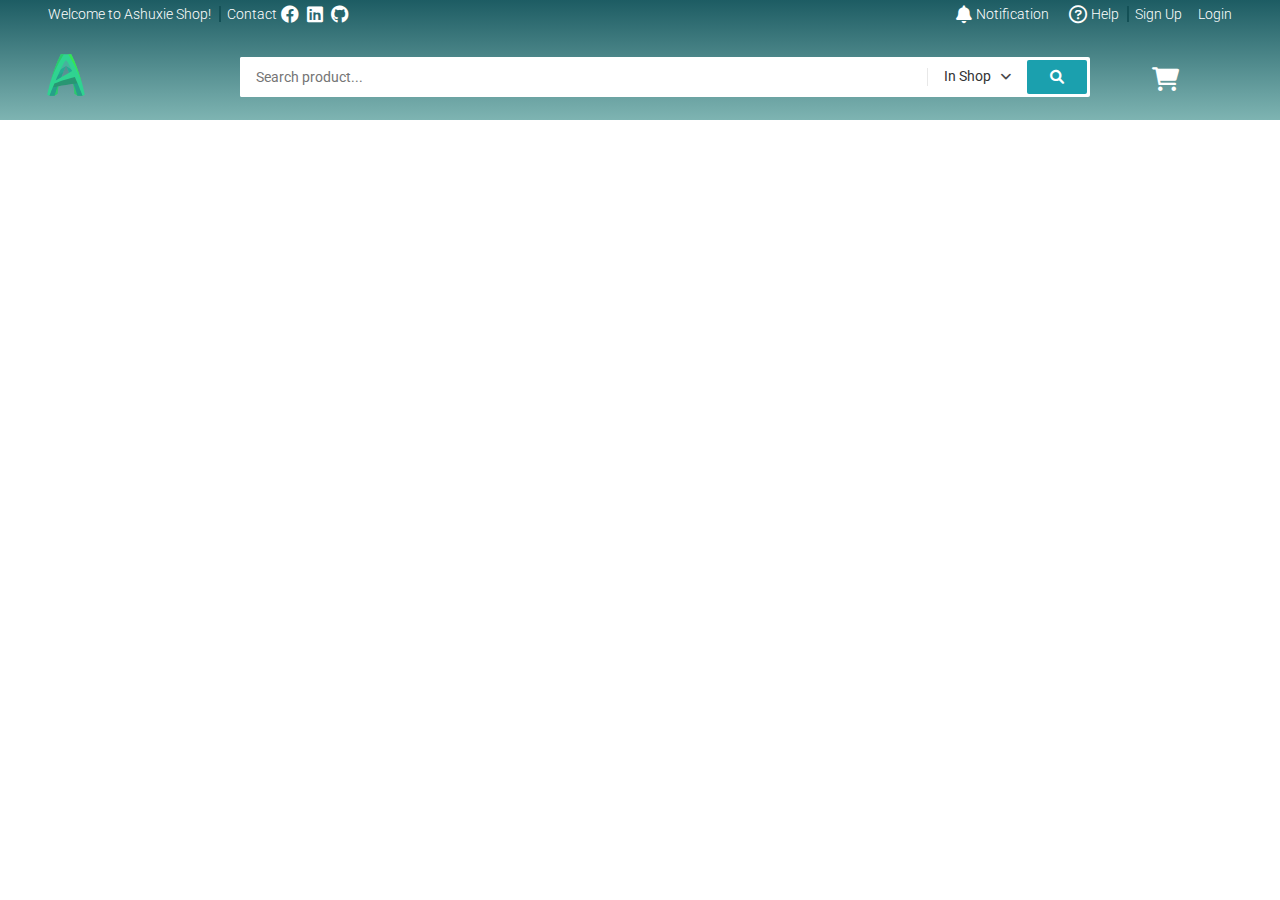
==== AshuxieShop/index.html @ c40ca6f7 "update Ashuxie shop" ====
<!DOCTYPE html>
<html lang="en">
	<head>
		<meta charset="UTF-8" />
		<meta http-equiv="X-UA-Compatible" content="IE=edge" />
		<meta name="viewport" content="width=device-width, initial-scale=1.0" />
		<title>Ashuxie Shop</title>

		<!-- Normalize css CDN -->
		<link rel="stylesheet" href="./assets/css/normalize.min.css" />

		<!-- CSS from Assets -->
		<link rel="stylesheet" href="./assets/css/base.css" />
		<link rel="stylesheet" href="./assets/css/main.css" />
		<link
			rel="stylesheet"
			href="./assets/fonts/fontawesome-free-6.1.1-web/css/all.min.css"
		/>
	</head>
	<body>
		<div class="app">
			<header class="header">
				<section class="grid">
					<nav class="header__navbar">
						<ul class="header__navbar-list">
							<li
								class="header__navbar-item header__navbar-item-has-qr header__navbar-item--separator"
							>
								Welcome to Ashuxie Shop!

								<!-- Header QR Code -->
								<div class="header__qr">
									<img
										src="./assets/img/qr-img.png"
										alt="QR Code"
										class="header__qr-img"
									/>
									<div class="header__qr-apps">
										<span>Just a demo QR code</span>
									</div>
								</div>
							</li>
							<li class="header__navbar-item">
								<span class="header__navbar-title--no-pointer"
									>Contact</span
								>
								<a
									href="https://www.facebook.com/quach.minh.9216/"
									target="_blank"
									class="header__navbar-icon-link"
									><i
										class="header__navbar-icon fab fa-facebook"
									></i
								></a>
								<a
									href="https://www.linkedin.com/in/hoang-minh-quach/"
									target="_blank"
									class="header__navbar-icon-link"
									><i
										class="header__navbar-icon fab fa-linkedin"
									></i
								></a>
								<a
									href="https://github.com/minhquach8"
									target="_blank"
									class="header__navbar-icon-link"
									><i
										class="header__navbar-icon fab fa-github"
									></i
								></a>
							</li>
						</ul>
						<!-- End of left list on nav -->

						<ul class="header__navbar-list">
							<li class="header__navbar-item header__navbar-item-has-notify">
								<a href="" class="header__navbar-item-link">
									<i
										class="header__navbar-icon fas fa-bell"
									></i>
									Notification
								</a>

								<!-- Notification popup -->
								<div class="header__notify">
									<header class="header__notify-header">
										<h3>Latest notifications</h3>
									</header>
                                    <ul class="header__notify-list">
                                        <li class="header__notify-item header__notify-item--notviewed">
                                            <a href=""" class="header__notify-link">
                                                <img class="header__notify-img" src="https://cdn.shopify.com/s/files/1/0059/0630/1017/t/5/assets/keychronq2custommechanicalkeyboardblue2-1638160245416.png?v=1638160247" alt="">
                                                <div class="header__notify-info">
                                                    <span class="header__notify-name">Keychron Q2</span>
                                                    <span class="header__notify-description">The Q2 is a fully customizable mechanical keyboard with a compact layout that pushes your typing experience to the next level.</span>
                                                </div>
                                            </a>
                                        </li>
                                        <!-- end of a noti-item -->
                                        <li class="header__notify-item">
                                            <a href=""" class="header__notify-link">
                                                <img class="header__notify-img" src="https://en.akkogear.com/wp-content/uploads/2022/04/Black-Cyan-3098B1.jpg" alt="">
                                                <div class="header__notify-info">
                                                    <span class="header__notify-name">Black&Cyan 3098B</span>
                                                    <span class="header__notify-description">Beken Multi-modes Chip with BT5.0/2.4Ghz/Type-C All-in-One</span>
                                                </div>
                                            </a>
                                        </li>
                                        <!-- end of a noti-item -->
                                        <li class="header__notify-item">
                                            <a href=""" class="header__notify-link">
                                                <img class="header__notify-img" src="https://en.akkogear.com/wp-content/uploads/2022/03/Doraemon-Rainbow-3098B.jpg" alt="">
                                                <div class="header__notify-info">
                                                    <span class="header__notify-name">Doraemon Rainbow 3098B</span>
                                                    <span class="header__notify-description">Beken Multi-modes Chip with BT5.0/2.4Ghz/Type-C All-in-One</span>
                                                </div>
                                            </a>
                                        </li>
                                        <!-- end of a noti-item -->
                                    </ul>
                                    <footer class="header__notify-footer">
                                        <a href="" class="header__notify-footer-btn">See all</a>
                                    </footer>
								</div>
								<!-- end of notification popup -->
							</li>
							<li class="header__navbar-item">
								<a
									href=""
									class="header__navbar-item-link header__navbar-item--separator"
								>
									<i
										class="header__navbar-icon far fa-question-circle"
									></i>
									Help</a
								>
							</li>
							<li
								class="header__navbar-item header__navbar-item--strong"
							>
								Sign Up
							</li>
							<li
								class="header__navbar-item header__navbar-item--strong"
							>
								Login
							</li>
						</ul>
						<!-- End of right list on nav -->
					</nav>

                    <!-- Header search-->
                    <div class="header-with-search">
                        <div class="header__logo">
                            <img src="./assets/img/logo-50.svg" alt="">
                        </div>

                        <div class="header__search">
                            <div class="header__search-input-wrap">

                                <input type="text" class="header__search-input" placeholder="Search product...">

                                <!-- Search history -->
                                <div class="header__search-history">
                                    <h3 class="header__search-history-heading">Search History</h3>
                                    <ul class="header__search-history-list">
                                        <li class="header__search-history-item">
                                            <a href="">Keychron Q8</a>
                                        </li>
                                        <li class="header__search-history-item">
                                            <a href="">Filco Majestic</a>
                                        </li>
                                    </ul>
                                </div>
                            </div>
                            <div class="header__search-select">
                                <span class="header__search-select-label">In Shop</span>
                                <i class="header__search-select-icon fas fa-angle-down"></i>

                                <ul class="header__search-option">
                                    <li class="header__search-option-item header__search-option-item--active">
                                        <span>In Shop</span>
                                        <i class="fas fa-check"></i>
                                    </li>
                                    <li class="header__search-option-item">
                                        <span>Outside of Shop</span>
                                        <i class="fas fa-check"></i>
                                    </li>

                                </ul>
                            </div>
                            <button class="header__search-btn">
                                <i class="header__search-btn-icon fas fa-search"></i>
                            </button>
                        </div>

                        <div class="header__cart">
                            <i class="header__cart-icon fas fa-shopping-cart"></i>
                        </div>
                    </div>
                    <!-- End of Header search-->
				</section>
			</header>
			<div class="container"></div>
			<footer class="footer"></footer>
		</div>

        <!-- MODAL  -->
        <!-- <div class="modal">
            <div class="modal__body"> -->
                <!-- Register form -->
                <!-- <div class="auth-form">

                    <div class="auth-form__container">
                        <div class="auth-form__header">
                            <h3 class="auth-form__heading">Sign Up</h3>
                            <span class="auth-form__switch-btn">Login</span>
                        </div>
                        <div class="auth-form__form">
                            <div class="auth-form__group">
                                <input class="auth-form__input" type="email" placeholder="Your email">
                            </div>
                            <div class="auth-form__group">
                                <input class="auth-form__input" type="password" placeholder="Your password">
                            </div>
                            <div class="auth-form__group">
                                <input class="auth-form__input" type="password" placeholder="Your password again">
                            </div>
                        </div>
                        <div class="auth-form__aside">
                            <p class="auth-form__policy-text">
                                I accept the
                                <a href="" class="auth-form__text-link">Terms of Use</a> &
                                <a href="" class="auth-form__text-link">Privacy Policy</a>.
                            </p>
                        </div>
                        <div class="auth-form__controls">
                            <button class="btn auth-form__controls-margin btn--normal">RETURN</button>
                            <button class="btn btn--primary">SIGN UP</button>
                        </div>
                    </div>

                    <div class="auth-form__socials">
                        <a href="" class="auth-form__socials-facebook auth-form__socials-icon btn btn--size-s btn--with-icon">
                            <i class="fab fa-facebook-square"></i>
                            <span class="auth-form__socials-title">Login with Facebook</span>
                        </a>
                        <a href="" class="auth-form__socials-google auth-form__socials-icon btn btn--size-s btn--with-icon">
                            <i class="fab fa-google"></i>
                            <span class="auth-form__socials-title">Login with Google</span>
                        </a>
                    </div>
                </div> -->
                <!-- Login form -->
                <!-- <div class="auth-form">

                    <div class="auth-form__container">
                        <div class="auth-form__header">
                            <h3 class="auth-form__heading">Login</h3>
                            <span class="auth-form__switch-btn">Sign Up</span>
                        </div>
                        <div class="auth-form__form">
                            <div class="auth-form__group">
                                <input class="auth-form__input" type="email" placeholder="Your email">
                            </div>
                            <div class="auth-form__group">
                                <input class="auth-form__input" type="password" placeholder="Your password">
                            </div>
                        </div>
                        <div class="auth-form__aside">
                            <div class="auth-form__help">
                                <a href="" class="auth-form__help-link auth-form__help-forgot">Forgot password</a>
                                <span class="auth-form__help-separator"></span>
                                <a href="" class="auth-form__help-link">Need helps?</a>
                            </div>
                        </div>
                        <div class="auth-form__controls">
                            <button class="btn auth-form__controls-margin btn--normal">RETURN</button>
                            <button class="btn btn--primary">LOGIN</button>
                        </div>
                    </div>

                    <div class="auth-form__socials">
                        <a href="" class="auth-form__socials-facebook auth-form__socials-icon btn btn--size-s btn--with-icon">
                            <i class="fab fa-facebook-square"></i>
                            <span class="auth-form__socials-title">Login with Facebook</span>
                        </a>
                        <a href="" class="auth-form__socials-google auth-form__socials-icon btn btn--size-s btn--with-icon">
                            <i class="fab fa-google"></i>
                            <span class="auth-form__socials-title">Login with Google</span>
                        </a>
                    </div>
                </div> -->
            <!-- </div>
            <div class="modal__overlay"></div>
        </div> -->
        <!-- end of Modal -->
	</body>
</html>
---- AshuxieShop/assets/css/base.css ----
@import url("https://fonts.googleapis.com/css2?family=Roboto:wght@300;400;500;700&display=swap");

:root {
	--primary-color: #1ba0ae;
	--white-color: #fff;
	--black-color: #000;
	--text-color: #333;
	--border-color: #dbdbdb;

	--header-height: 120px;
	--navbar-height: 34px;
	--header-with-search-height: calc(
		var(--header-height) - var(--navbar-height)
	);
}

* {
	box-sizing: inherit;
}

html {
	/* Trick to set font-size: 10px in % */
	font-size: 62.5%;
	line-height: 1.6rem;
	font-family: "Roboto", sans-serif;
	box-sizing: border-box;
}

.grid {
	width: 1200px;
	max-width: 100%;
	margin: 0 auto;
}

.grid__full-width {
	width: 100%;
}

.grid__row {
	display: flex;
	flex-wrap: wrap;
}

/* ---------------------- Animation --------------------- */
@keyframes fadeIn {
	0% {
		opacity: 0;
	}
	100% {
		opacity: 1;
	}
}

@keyframes growth {
	from {
		transform: scale(var(--growth-from));
	}
	to {
		transform: scale(var(--growth-to));
	}
}

/* ------------------------ MODAL ----------------------- */
.modal {
	position: fixed;
	top: 0;
	right: 0;
	bottom: 0;
	left: 0;
	display: flex;
	animation: fadeIn linear 0.2s;
}

.modal__overlay {
	position: absolute;
	width: 100%;
	height: 100%;
	background-color: rgba(0, 0, 0, 0.4);
}

.modal__body {
	--growth-from: 0.7;
	--growth-to: 1;
	position: relative;
	font-size: 1.4rem;
	margin: auto;
	z-index: 1;
	animation: growth linear 0.1s;
}

/* -------------------- Button style -------------------- */
.btn {
	min-width: 160px;
	height: 34px;
	border: none;
	border-radius: 2px;
	outline: none;
	font-size: 1.5rem;
	padding: 0 12px;
	text-decoration: none;
	color: var(--text-color);
	background-color: var(--white-color);
	cursor: pointer;
	display: flex;
	align-items: center;
	justify-content: center;
	line-height: 1.6rem;
}

.btn.btn--normal:hover {
	background-color: rgba(0, 0, 0, 0.04);
}

.btn.btn--size-s {
	height: 30px;
	padding: 0 8px;
	font-size: 1.4rem;
}

.btn.btn--primary {
	color: var(--white-color);
	background-color: var(--primary-color);
}

.btn.btn--disabled {
	color: #949494;
	cursor: default;
	background-color: #c3c3c3;
}
---- AshuxieShop/assets/css/main.css ----
/* ----------------------- NAVBAR ----------------------- */
.header {
	height: var(--header-height);
	background-image: linear-gradient(0, #7eb4b2, #1d5c63);
}

.header__navbar {
	display: flex;
	justify-content: space-between;
	height: var(--navbar-height);
}

.header__navbar-list {
	list-style: none;
	padding-left: 0;
	margin-top: 4px;
	display: flex;
	align-items: center;
}

.header__navbar-item {
	margin: 0 8px;
	position: relative;
	min-height: 26px;
}

.header__navbar-item-has-qr:hover .header__qr {
	display: block;
}

.header__navbar-item-has-notify:hover .header__notify {
	display: block;
}

.header__navbar-item,
.header__navbar-item-link {
	display: inline-block;
	font-size: 1.4rem;
	color: var(--white-color);
	text-decoration: none;
	font-weight: 300;
}

.header__navbar-item,
.header__navbar-item-link,
.header__navbar-icon-link {
	display: inline-flex;
	align-items: center;
}

.header__navbar-item:hover,
.header__navbar-item-link:hover,
.header__navbar-icon-link:hover {
	cursor: pointer;
	color: rgba(255, 255, 255, 0.7);
}

.header__navbar-item--strong {
	font-weight: 500px;
}

.header__navbar-item--separator::after {
	content: "";
	display: block;
	position: absolute;
	border-left: 2px solid #135056;
	height: 16px;
	right: -10px;
	top: 50%;
	transform: translateY(-50%);
	cursor: default;
}

.header__navbar-icon-link {
	color: var(--white-color);
	text-decoration: none;
}

.header__navbar-icon {
	font-size: 1.8rem;
	margin: 0 4px;
}

.header__navbar-title--no-pointer {
	cursor: default;
	color: var(--white-color);
}

/*** QR Code ***/
.header__qr {
	width: 150px;
	background-color: var(--white-color);
	position: absolute;
	top: 118%;
	padding: 8px 8px 0 8px;
	border-radius: 2px;
	display: none;
	animation: fadeIn ease-in 0.3s;
}

.header__qr::before {
	position: absolute;
	width: 100%;
	height: 20px;
	content: "";
	display: block;
	left: 0;
	top: -16px;
}

.header__qr-img {
	width: 100%;
	margin-bottom: 7px;
}

.header__qr-apps {
	color: var(--text-color);
	cursor: default;
}

/*** Notification ***/
.header__notify {
	position: absolute;
	top: 118%;
	right: 0;
	width: 404px;
	background-color: var(--white-color);
	border: 1px solid #d3d3d3;
	border-radius: 2px;
	cursor: default;
	animation: headerNotifyGrowth ease-in 0.2s;
	will-change: opacity, transform;
	transform-origin: calc(100% - 20px) top;
	display: none;
	z-index: 999;
}

.header__notify::before {
	content: "";
	border-style: solid;
	border-width: 20px 30px;
	border-color: transparent transparent var(--white-color) transparent;
	position: absolute;
	top: -28px;
	right: 8px;
}

.header__notify::after {
	content: "";
	display: block;
	position: absolute;
	right: 0;
	top: -10px;
	width: 90px;
	height: 12px;
}

@keyframes headerNotifyGrowth {
	from {
		opacity: 0;
		transform: scale(0);
	}
	to {
		opacity: 1;
		transform: scale(1);
	}
}

.header__notify-header {
	height: 40px;
	background-color: var(--white-color);
}

.header__notify-header h3 {
	margin: 0 0 0 12px;
	color: #666;
	font-weight: 400;
	font-size: 1.4rem;
	text-transform: capitalize;
	line-height: 40px;
}

.header__notify-list {
	padding-left: 0;
}

.header__notify-item {
	display: flex;
}

.header__notify-item:hover {
	background-color: #f5f5f5;
}

.header__notify-link {
	display: flex;
	text-decoration: none;
	color: var(--text-color);
	border-bottom: 1px solid rgba(0, 0, 0, 0.1);
}

.header__notify-item--notviewed {
	background-color: rgba(29, 92, 99, 0.2);
}

.header__notify-img {
	width: 22%;
	object-fit: contain;
	padding: 0.5rem 1.2rem 1.2rem 1.2rem;
	align-self: flex-start;
}

.header__notify-info {
	margin-left: 12px;
	margin-right: 20px;
	align-self: center;
}

.header__notify-name {
	display: block;
	margin-bottom: 4px;
	font-size: 1.4rem;
	font-weight: 500;
	color: var(--black-color);
	line-height: 1.8rem;
}

.header__notify-description {
	display: block;
	font-size: 1.2rem;
	color: #756f6e;
}

.header__notify-footer-btn {
	text-decoration: none;
	color: var(--text-color);
	display: block;
	padding: 10px 16px;
	font-size: 1.4rem;
	font-weight: 400;
	width: 100%;
	text-align: center;
}

/*** Authen modal ***/
.auth-form {
	width: 500px;
	border-radius: 5px;
	background-color: var(--white-color);
	overflow: hidden;
}

.auth-form__container {
	padding: 0 32px;
}

.auth-form__header {
	display: flex;
	align-items: center;
	justify-content: space-between;
	padding: 12px 12px 0;
}

.auth-form__heading {
	font-size: 2.2rem;
	font-weight: 400;
	color: var(--text-color);
}

.auth-form__switch-btn {
	font-size: 1.8rem;
	font-weight: 500;
	color: var(--primary-color);
	cursor: pointer;
}

.auth-form__input {
	width: 100%;
	height: 40px;
	margin-top: 16px;
	padding: 0 12px;
	font-size: 1.3rem;
	border: 1px solid var(--border-color);
	border-radius: 2px;
	outline: none;
}

.auth-form__input:focus {
	border-color: #888;
}

.auth-form__aside {
	margin-top: 20px;
	text-align: center;
	line-height: 1.8rem;
	padding: 0 12px;
}

.auth-form__text-link {
	color: var(--primary-color);
	text-decoration: none;
}

.auth-form__controls {
	margin-top: 80px;
	display: flex;
	justify-content: flex-end;
}

.auth-form__controls-margin {
	margin-right: 8px;
}

.auth-form__socials {
	display: flex;
	justify-content: space-between;
	background-color: #f5f5f5;
	padding: 14px 36px;
	margin-top: 20px;
}

.auth-form__socials-icon {
	font-size: 1.8rem;
}

.auth-form__socials-facebook {
	color: var(--white-color);
	background-color: #3a5a98;
}

.auth-form__socials-facebook .auth-form__socials-icon {
	color: var(--white-color);
}

.fa-google {
	background: conic-gradient(
			from -45deg,
			#ea4335 110deg,
			#4285f4 90deg 180deg,
			#34a853 180deg 270deg,
			#fbbc05 270deg
		)
		73% 55%/150% 150% no-repeat;
	-webkit-background-clip: text;
	background-clip: text;
	color: transparent;
	-webkit-text-fill-color: transparent;
}

.auth-form__socials-google {
	color: #666;
	background-color: var(--white-color);
}

.auth-form__socials-title {
	margin: 0 28px;
}

.auth-form__help {
	display: flex;
	justify-content: flex-end;
}

.auth-form__help-link {
	text-decoration: none;
	font-size: 1.4rem;
	color: #939393;
}

.auth-form__help-separator {
	display: block;
	height: 20px;
	margin: 0 16px;
	border-left: 1px solid #eaeaea;
}

.auth-form__help-forgot {
	color: var(--primary-color);
}

/*** Header with search ***/
.header-with-search {
	height: var(--header-with-search-height);
	display: flex;
	align-items: center;
}

.header__logo {
	width: 200px;
}

.header__logo-img {
	width: 150px;
}

.header__search {
	display: flex;
	flex: 1;
	height: 40px;
	border-radius: 2px;
	background-color: var(--white-color);
	align-items: center;
}

.header__cart {
	width: 150px;
	text-align: center;
}

.header__cart-icon {
	font-size: 2.4rem;
	color: var(--white-color);
	margin-top: 6px;
}

.header__search-input-wrap {
	flex: 1;
	height: 100%;
	position: relative;
}

.header__search-input {
	width: 100%;
	height: 100%;
	border: none;
	outline: none;
	font-size: 1.4rem;
	color: var(--text-color);
	padding: 0 16px;
	border-radius: 2px;
}

.header__search-select {
	border-left: 1px solid #e8e8e8;
	padding-left: 16px;
	position: relative;
	cursor: pointer;
}

.header__search-select-label {
	font-size: 1.4rem;
	color: var(--text-color);
}

.header__search-select-icon {
	font-size: 1.3rem;
	color: #4a4a4a;
	margin: 0 16px 0 8px;
}

.header__search-btn {
	background-color: var(--primary-color);
	border: none;
	height: 34px;
	width: 60px;
	outline: none;
	border-radius: 2px;
	margin-right: 3px;
}

.header__search-btn:hover {
	cursor: pointer;
	background-color: #40adb9;
}

.header__search-btn-icon {
	font-size: 1.4rem;
	color: var(--white-color);
}

.header__search-select:hover .header__search-option {
	display: block;
}

.header__search-option {
	position: absolute;
	right: 0;
	top: 100%;
	width: 153px;
	list-style: none;
	box-shadow: 0 1px 1px #ccc;
	padding-left: 0;
	border-radius: 2px;
	display: none;
	animation: fadeIn ease-in 0.2s;
}

.header__search-option::after {
	position: absolute;
	content: "";
	display: block;
	width: 100%;
	height: 10px;
	top: -10px;
	left: 0;
}

.header__search-option-item {
	background-color: var(--white-color);
	padding: 8px 8px;
}

.header__search-option-item:hover {
	background-color: #f5f5f5;
	color: var(--white-color);
}

.header__search-option-item span {
	font-size: 1.4rem;
	color: var(--text-color);
	margin-left: 10px;
}

.header__search-option-item:first-child {
	border-top-left-radius: 3px;
	border-top-right-radius: 3px;
}

.header__search-option-item:last-child {
	border-bottom-left-radius: 3px;
	border-bottom-right-radius: 3px;
}

.header__search-option-item i {
	font-size: 1.2rem;
	color: var(--primary-color);
	margin-left: 12px;
	display: none;
}

.header__search-option-item--active i {
	display: inline-block;
	margin-left: 60px;
}

/*** Search History ***/
.header__search-input:focus ~ .header__search-history {
	display: block;
}

.header__search-history {
	position: absolute;
	top: calc(100% + 2px);
	left: 0;
	width: calc(100% - 16px);
	background-color: var(--white-color);
	border-radius: 2px;
	box-shadow: 0 1px 5px rgb(189, 189, 189);
	display: none;
	overflow: hidden;
}

.header__search-history-heading {
	margin: 8px 16px;
	font-size: 1.3rem;
	color: #999;
	font-weight: 300;
}

.header__search-history-list {
	padding-left: 0;
	list-style: none;
	margin: 0;
}

.header__search-history-item {
	height: 38px;
	padding: 0 16px;
}

.header__search-history-item:hover {
	background-color: #fafafa;
}

.header__search-history-item a {
	text-decoration: none;
	font-size: 1.4rem;
	color: var(--text-color);
	line-height: 38px;
	display: block;
}
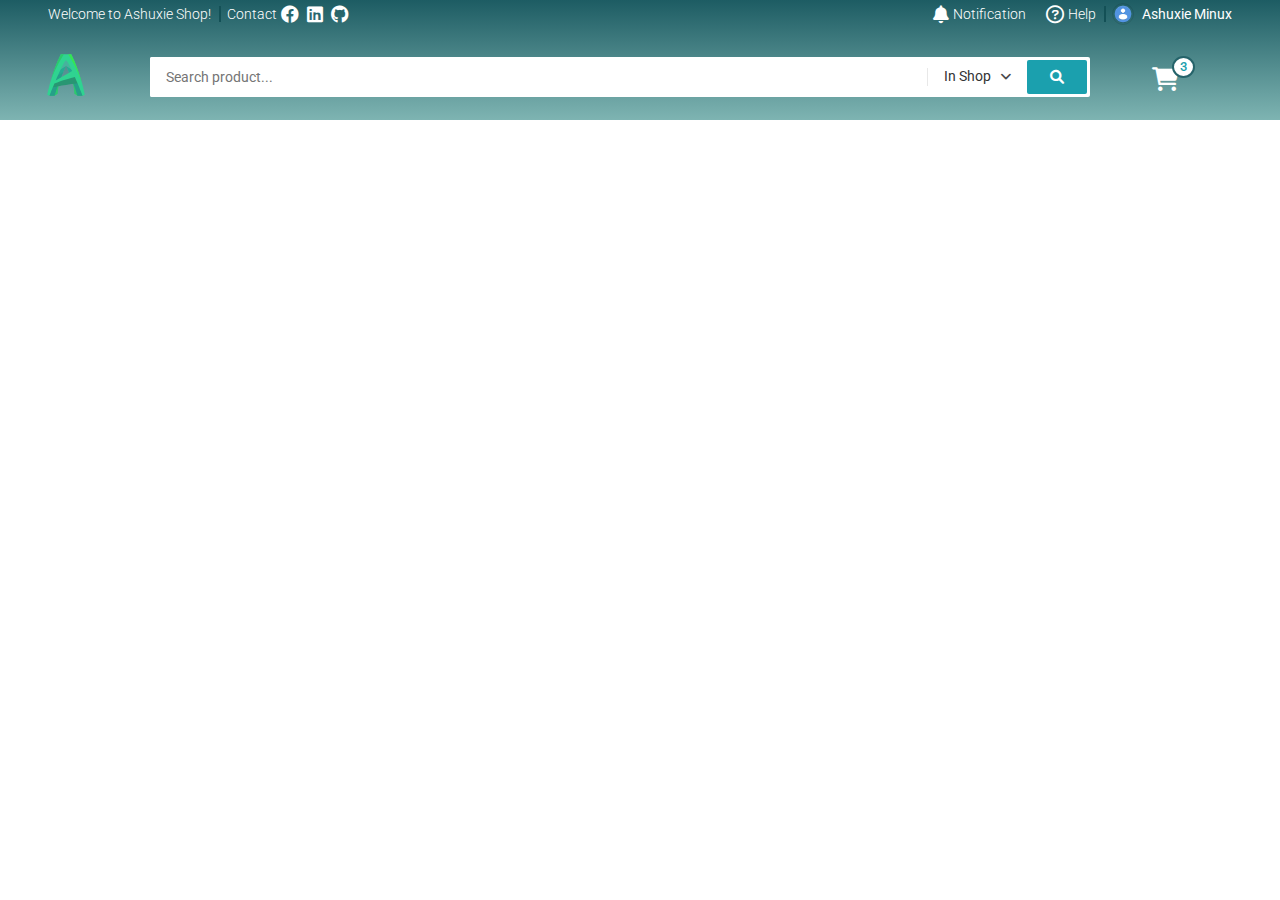
==== commit d3fb155e: "User modal and Cart display" ====
--- a/AshuxieShop/index.html
+++ b/AshuxieShop/index.html
@@ -135,7 +135,9 @@
 									Help</a
 								>
 							</li>
-							<li
+
+                            <!-- Display when not logged in -->
+							<!-- <li
 								class="header__navbar-item header__navbar-item--strong"
 							>
 								Sign Up
@@ -144,7 +146,28 @@
 								class="header__navbar-item header__navbar-item--strong"
 							>
 								Login
-							</li>
+							</li> -->
+
+                            <!-- Already logged in -->
+                            <li class="header__navbar-item header__navbar-user">
+                                <img src="./assets/img/avatar.png" alt="" class="header__navbar-user-img">
+                                <span class="header__navbar-user-name">Ashuxie Minux</span>
+
+                                <ul class="header__navbar-user-menu">
+                                    <li class="header__navbar-user-item">
+                                        <a href="">My account</a>
+                                    </li>
+                                    <li class="header__navbar-user-item">
+                                        <a href="">Address</a>
+                                    </li>
+                                    <li class="header__navbar-user-item">
+                                        <a href="">My orders</a>
+                                    </li>
+                                    <li class="header__navbar-user-item">
+                                        <a href="">Logout</a>
+                                    </li>
+                                </ul>
+                            </li>
 						</ul>
 						<!-- End of right list on nav -->
 					</nav>
@@ -155,6 +178,7 @@
                             <img src="./assets/img/logo-50.svg" alt="">
                         </div>
 
+                        <!-- Search bar -->
                         <div class="header__search">
                             <div class="header__search-input-wrap">
 
@@ -194,8 +218,84 @@
                             </button>
                         </div>
 
+                        <!-- Cart layout -->
                         <div class="header__cart">
-                            <i class="header__cart-icon fas fa-shopping-cart"></i>
+                            <div class="header__cart-wrap">
+                                <i class="header__cart-icon fas fa-shopping-cart"></i>
+                                <span class="header__cart-notice">3</span>
+
+                                <!-- Add 'header__cart-list--no-cart' for no product display -->
+                                <div class="header__cart-list ">
+                                    <img src="./assets/img/no-cart.png" alt="" class="header__cart-no-cart-img">
+                                    <span class="header__cart-list-no-cart-msg">Oops, there is no product!</span>
+
+                                    <h4 class="header__cart-heading">Added Products</h4>
+                                    <ul class="header__cart-list-item">
+                                        <!-- Cart item -->
+                                        <li class="header__cart-item">
+                                            <img src="https://product.hstatic.net/1000026716/product/gearvn-ban-phim-ducky-one-2-tuxedo-tkl-666_c0143f9471224d9d8f854c896421aae4.jpg" alt="" class="header__cart-img">
+                                            <div class="header__cart-item-info">
+                                                <div class="header__cart-item-head">
+                                                    <h5 class="header__cart-item-name">Ducky One 2 Tuxedo TKL</h5>
+
+                                                    <div class="header__cart-item-price-wrap">
+                                                        <span class="header__cart-item-price">2.450.000VND</span>
+                                                        <span class="header__cart-item-multiply">x</span>
+                                                        <span class="header__cart-item-quantity">1</span>
+                                                    </div>
+                                                </div>
+                                                <div class="header__cart-item-body">
+                                                    <span class="header__cart-item-description">Type: Mechanical Keyboard</span>
+                                                    <span class="header__cart-item-remove">Delete</span>
+
+                                                </div>
+                                            </div>
+                                        </li>
+                                        <!-- Cart item -->
+                                        <li class="header__cart-item">
+                                            <img src="https://akko.vn/wp-content/uploads/2022/01/ban-phim-akko-pc75b-plus-year-of-tiger-akkovn.jpg" alt="" class="header__cart-img">
+                                            <div class="header__cart-item-info">
+                                                <div class="header__cart-item-head">
+                                                    <h5 class="header__cart-item-name">AKKO PC75B Plus Year of Tiger</h5>
+
+                                                    <div class="header__cart-item-price-wrap">
+                                                        <span class="header__cart-item-price">2.799.000VND</span>
+                                                        <span class="header__cart-item-multiply">x</span>
+                                                        <span class="header__cart-item-quantity">1</span>
+                                                    </div>
+                                                </div>
+                                                <div class="header__cart-item-body">
+                                                    <span class="header__cart-item-description">Type: Mechanical Keyboard</span>
+                                                    <span class="header__cart-item-remove">Delete</span>
+
+                                                </div>
+                                            </div>
+                                        </li>
+                                        <!-- Cart item -->
+                                        <li class="header__cart-item">
+                                            <img src="https://d1vm37nfym7tjl.cloudfront.net/web/image/product.product/10747/image_1024/%5BFKBC87M-EWG2%5D%20B%C3%A0n%20ph%C3%ADm%20c%C6%A1%20Filco%20Majestouch%20Convertible%202%20Matcha%20%28Tenkeyless%29%20%28Cherry%20MX%20Brown%20switch%29?unique=334ec4d" alt="" class="header__cart-img">
+                                            <div class="header__cart-item-info">
+                                                <div class="header__cart-item-head">
+                                                    <h5 class="header__cart-item-name">Filco Majestouch Convertible 2 Matcha</h5>
+
+                                                    <div class="header__cart-item-price-wrap">
+                                                        <span class="header__cart-item-price">3.850.000VND</span>
+                                                        <span class="header__cart-item-multiply">x</span>
+                                                        <span class="header__cart-item-quantity">1</span>
+                                                    </div>
+                                                </div>
+                                                <div class="header__cart-item-body">
+                                                    <span class="header__cart-item-description">Type: Mechanical Keyboard</span>
+                                                    <span class="header__cart-item-remove">Delete</span>
+
+                                                </div>
+                                            </div>
+                                        </li>
+                                    </ul>
+
+                                    <a href="#" class="header__cart-view-cart btn btn--primary">View Cart</a>
+                                </div>
+                            </div>
                         </div>
                     </div>
                     <!-- End of Header search-->
--- a/AshuxieShop/assets/css/base.css
+++ b/AshuxieShop/assets/css/base.css
@@ -90,7 +90,7 @@
 
 /* -------------------- Button style -------------------- */
 .btn {
-	min-width: 160px;
+	min-width: 124px;
 	height: 34px;
 	border: none;
 	border-radius: 2px;
--- a/AshuxieShop/assets/css/main.css
+++ b/AshuxieShop/assets/css/main.css
@@ -22,6 +22,84 @@
 	margin: 0 8px;
 	position: relative;
 	min-height: 26px;
+}
+
+.header__navbar-user {
+	display: flex;
+	align-items: center;
+	position: relative;
+}
+
+.header__navbar-user:hover .header__navbar-user-menu {
+	display: block;
+}
+
+.header__navbar-user-img {
+	width: 22px;
+	height: 22px;
+	border-radius: 50%;
+	border: 1px solid rgba(0, 0, 0, 0.1);
+}
+
+.header__navbar-user-menu {
+	position: absolute;
+	padding-left: 0;
+	top: calc(100% + 4px);
+	right: 0;
+	border-radius: 2px;
+	box-shadow: 0 1px 2px #e0e0e0;
+	background-color: var(--white-color);
+	width: 160px;
+	list-style: none;
+	z-index: 999;
+	display: none;
+}
+
+.header__navbar-user-menu:before {
+	content: "";
+	position: absolute;
+	border-width: 20px 27px;
+	border-style: solid;
+	border-color: transparent transparent var(--white-color) transparent;
+	right: 4px;
+	top: -26px;
+}
+
+.header__navbar-user-menu:after {
+	content: "";
+	position: absolute;
+	width: 76px;
+	height: 22px;
+	right: 42px;
+	top: -17px;
+}
+
+.header__navbar-user-item a:first-child {
+	border-top-left-radius: 2px;
+	border-top-right-radius: 2px;
+}
+
+.header__navbar-user-item a:last-child {
+	border-bottom-left-radius: 2px;
+	border-bottom-right-radius: 2px;
+}
+
+.header__navbar-user-item a {
+	text-decoration: none;
+	color: var(--text-color);
+	font-size: 1.4rem;
+	display: block;
+	padding: 10px 16px;
+}
+
+.header__navbar-user-item a:hover {
+	background-color: #f7f7f7;
+}
+
+.header__navbar-user-name {
+	margin-left: 8px;
+	font-size: 1.4rem;
+	font-weight: 400;
 }
 
 .header__navbar-item-has-qr:hover .header__qr {
@@ -386,7 +464,7 @@
 }
 
 .header__logo {
-	width: 200px;
+	width: 110px;
 }
 
 .header__logo-img {
@@ -405,12 +483,193 @@
 .header__cart {
 	width: 150px;
 	text-align: center;
+}
+
+.header__cart-wrap {
+	position: relative;
+	display: inline-block;
+	padding: 0 8px;
+	cursor: pointer;
+}
+
+.header__cart-wrap:hover .header__cart-list {
+	display: block;
+}
+
+.header__cart-list {
+	position: absolute;
+	top: calc(100% + 6px);
+	right: -4px;
+	width: 400px;
+	border-radius: 2px;
+	background-color: var(--white-color);
+	box-shadow: 0 1px 3.125rem 0 rgba(0, 0, 0, 0.2);
+	display: none;
+	cursor: default;
+	animation: fadeIn ease-in 0.2s;
+}
+
+.header__cart-heading {
+	text-align: left;
+	margin: 12px 0 8px 12px;
+	font-size: 1.4rem;
+	font-weight: 400;
+	color: #999;
+}
+
+.header__cart-list-item {
+	padding-left: 0;
+	list-style: none;
+}
+
+.header__cart-item {
+	display: flex;
+	align-items: center;
+}
+
+.header__cart-img {
+	width: 44px;
+	height: 44px;
+	margin: 12px;
+	border: 1px solid #e8e8e8;
+}
+
+.header__cart-item:hover {
+	background-color: #f8f8f8;
+}
+
+.header__cart-item-info {
+	width: 100%;
+	margin-right: 12px;
+}
+
+.header__cart-item-head {
+	display: flex;
+	align-items: center;
+	justify-content: space-between;
+	margin-bottom: 4px;
+}
+
+.header__cart-item-name {
+	font-size: 1.4rem;
+	font-weight: 500;
+	color: var(--text-color);
+	margin: 0;
+}
+
+.header__cart-item-price {
+	font-size: 1.4rem;
+	font-weight: 500;
+	color: var(--primary-color);
+}
+
+.header__cart-item-multiply {
+	font-size: 1rem;
+	font-weight: 400;
+	color: rgba(0, 0, 0, 0.5);
+}
+
+.header__cart-item-quantity {
+	font-size: 1.2rem;
+	font-weight: 500;
+	color: rgba(0, 0, 0, 0.6);
+}
+
+.header__cart-item-body {
+	display: flex;
+	align-items: center;
+	justify-content: space-between;
+}
+
+.header__cart-item-description {
+	color: rgba(0, 0, 0, 0.6);
+	font-size: 1.2rem;
+	font-weight: 300;
+	margin-left: 12px;
+}
+
+.header__cart-item-remove {
+	font-size: 1.4rem;
+	color: var(--text-color);
+	font-weight: 500;
+}
+
+.header__cart-item-remove:hover {
+	color: var(--primary-color);
+	cursor: pointer;
+}
+
+.header__cart-view-cart {
+	float: right;
+	margin: 0 12px 12px 12px;
+	border-radius: 2px;
+}
+
+.header__cart-view-cart:hover {
+	background-color: #40adb9;
+}
+
+.header__cart-list::after {
+	cursor: pointer;
+	content: "";
+	position: absolute;
+	right: -1px;
+	top: -29px;
+	border-width: 20px 26px;
+	border-style: solid;
+	border-color: transparent transparent var(--white-color) transparent;
+}
+
+.header__cart-list::before {
+	content: "";
+	position: absolute;
+	top: -13px;
+	right: 6px;
+	width: 23%;
+	height: 15px;
+}
+
+.header__cart-list--no-cart {
+	padding: 24px 0px;
+}
+
+.header__cart-no-cart-img {
+	width: 50%;
+	display: none;
+}
+
+.header__cart-list-no-cart-msg {
+	display: none;
+	font-size: 1.4rem;
+	margin-top: 16px;
+	color: var(--text-color);
+}
+
+.header__cart-list--no-cart .header__cart-no-cart-img,
+.header__cart-list--no-cart .header__cart-list-no-cart-msg {
+	display: block;
+	margin-left: auto;
+	margin-right: auto;
 }
 
 .header__cart-icon {
 	font-size: 2.4rem;
 	color: var(--white-color);
 	margin-top: 6px;
+}
+
+.header__cart-notice {
+	position: absolute;
+	top: -5px;
+	right: -8px;
+	padding: 2px 6px;
+	background-color: var(--white-color);
+	color: var(--primary-color);
+	font-size: 1.3rem;
+	font-weight: 500;
+	border-radius: 50%;
+	border: 2px solid #25636a;
+	line-height: 1.4rem;
 }
 
 .header__search-input-wrap {
@@ -548,6 +807,7 @@
 	box-shadow: 0 1px 5px rgb(189, 189, 189);
 	display: none;
 	overflow: hidden;
+	z-index: 2;
 }
 
 .header__search-history-heading {
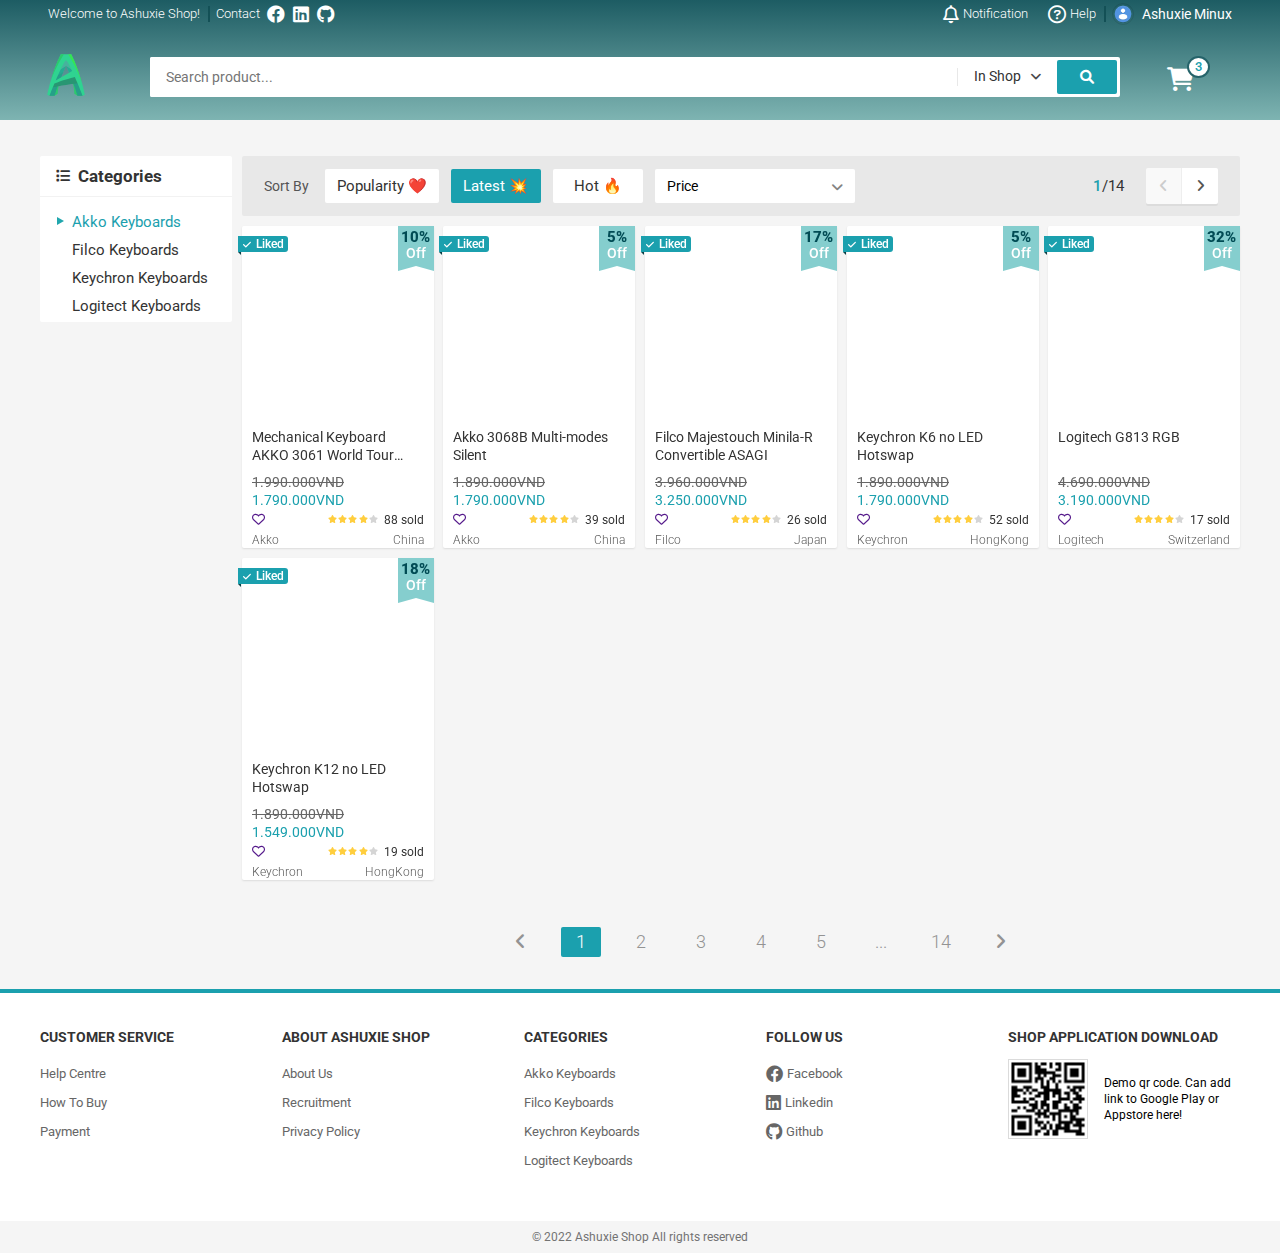
==== commit 8b082f20: "Ashuxie Shop" ====
--- a/AshuxieShop/index.html
+++ b/AshuxieShop/index.html
@@ -10,6 +10,9 @@
 		<link rel="stylesheet" href="./assets/css/normalize.min.css" />
 
 		<!-- CSS from Assets -->
+    <link rel="preconnect" href="https://fonts.googleapis.com">
+    <link rel="preconnect" href="https://fonts.gstatic.com" crossorigin>
+    <link href="https://fonts.googleapis.com/css2?family=Roboto:wght@100;300;400;500;700;900&display=swap" rel="stylesheet">
 		<link rel="stylesheet" href="./assets/css/base.css" />
 		<link rel="stylesheet" href="./assets/css/main.css" />
 		<link
@@ -76,7 +79,7 @@
 							<li class="header__navbar-item header__navbar-item-has-notify">
 								<a href="" class="header__navbar-item-link">
 									<i
-										class="header__navbar-icon fas fa-bell"
+										class="header__navbar-icon far fa-bell"
 									></i>
 									Notification
 								</a>
@@ -163,7 +166,7 @@
                                     <li class="header__navbar-user-item">
                                         <a href="">My orders</a>
                                     </li>
-                                    <li class="header__navbar-user-item">
+                                    <li class="header__navbar-user-item header__navbar-user-item--separator">
                                         <a href="">Logout</a>
                                     </li>
                                 </ul>
@@ -175,7 +178,9 @@
                     <!-- Header search-->
                     <div class="header-with-search">
                         <div class="header__logo">
-                            <img src="./assets/img/logo-50.svg" alt="">
+                            <a href="#" class="header__logo-link">
+                                <img src="./assets/img/logo-50.svg" alt="">
+                            </a>
                         </div>
 
                         <!-- Search bar -->
@@ -301,8 +306,446 @@
                     <!-- End of Header search-->
 				</section>
 			</header>
-			<div class="container"></div>
-			<footer class="footer"></footer>
+			<div class="app__container">
+                <div class="grid">
+                    <div class="grid__row app__content">
+                        <div class="grid__column-2">
+                            <nav class="category">
+                                <h3 class="category__heading">
+                                    <i class="category__heading-icon fas fa-list"></i>
+                                    Categories
+                                </h3>
+                                <ul class="category-list">
+                                    <li class="category-item category-item--active">
+                                        <a href="#" class="category-item__link">Akko Keyboards</a>
+                                    </li>
+                                    <li class="category-item">
+                                        <a href="#" class="category-item__link">Filco Keyboards</a>
+                                    </li>
+                                    <li class="category-item">
+                                        <a href="#" class="category-item__link">Keychron Keyboards</a>
+                                    </li>
+                                    <li class="category-item">
+                                        <a href="#" class="category-item__link">Logitect Keyboards</a>
+                                    </li>
+                                </ul>
+                            </nav>
+                        </div>
+
+                        <div class="grid__column-10">
+                            <div class="home-filter">
+                                <span class="home-filter__label">Sort By</span>
+                                <button class="home-filter__btn btn">Popularity ❤️</button>
+                                <button class="home-filter__btn btn btn--primary">Latest 💥</button>
+                                <button class="home-filter__btn btn">Hot 🔥</button>
+
+                                <div class="select-input">
+                                    <span class="select-input__label">Price</span>
+                                    <i class="select-input__icon fas fa-angle-down"></i>
+                                    <ul class="select-input__list">
+                                        <li class="select-input__item">
+                                            <a href="" class="select-input__link">Price: Lowest to Highest</a>
+                                        </li>
+                                        <li class="select-input__item">
+                                            <a href="" class="select-input__link">Price: Highest to Lowest</a>
+                                        </li>
+                                    </ul>
+                                </div>
+
+                                <div class="home-filter__page">
+                                    <span class="home-filter__page-num">
+                                        <span class="home-filter__page-current">1</span>/14
+                                    </span>
+
+                                    <div class="home-filter__page-control">
+                                        <a href="" class="home-filter__page-btn home-filter__page-btn--disabled">
+                                            <i class="home-filter__page-icon fas fa-angle-left"></i>
+                                        </a>
+                                        <a href="" class="home-filter__page-btn">
+                                            <i class="home-filter__page-icon fas fa-angle-right"></i>
+                                        </a>
+                                    </div>
+                                </div>
+
+                            </div>
+
+                            <div class="home-product">
+                                <div class="grid__row">
+                                    <div class="grid__column-2-4">
+                                        <!-- Product item -->
+                                        <a href="" class="home-product-item">
+                                            <div class="home-product-item__img" style="background-image:url(https://product.hstatic.net/1000026716/product/ban-phim-co-akko-3061-world-tour-tokyo-r2-hotswap-ava01__1__e406445911a545eeba46bde939808df5.jpg)">
+                                            </div>
+                                            <h4 class="home-product-item__name">Mechanical Keyboard AKKO 3061 World Tour Tokyo R2 (Pre-Lubed)</h4>
+                                            <div class="home-product-item__price">
+                                                <span class="home-product-item__price-old">1.990.000VND</span>
+                                                <span class="home-product-item__price-current">1.790.000VND</span>
+                                            </div>
+                                            <div class="home-product-item__action">
+                                                <!-- home-product-item__like--liked for add like color -->
+                                                <span class="home-product-item__like ">
+                                                    <i class="home-product-item__like-icon-empty far fa-heart"></i>
+                                                    <i class="home-product-item__like-icon-fill fas fa-heart"></i>
+                                                </span>
+                                                <div class="home-product-item__rating">
+                                                    <i class="home-product-item__star--gold fas fa-star"></i>
+                                                    <i class="home-product-item__star--gold fas fa-star"></i>
+                                                    <i class="home-product-item__star--gold fas fa-star"></i>
+                                                    <i class="home-product-item__star--gold fas fa-star"></i>
+                                                    <i class="fas fa-star"></i>
+                                                </div>
+                                                <div class="home-product-item__sold">88 sold</div>
+                                            </div>
+                                            <div class="home-product-item__origin">
+                                                <span class="home-product-item__brand">Akko</span>
+                                                <span class="home-product-item__origin-name">China</span>
+                                            </div>
+                                            <div class="home-product-item__favorite">
+                                                <i class="fas fa-check"></i>
+                                                <span>Liked</span>
+                                            </div>
+                                            <div class="home-product-item__sale-off">
+                                                <span class="home-product-item__sale-off-percent">10%</span>
+                                                <span class="home-product-item__sale-off-label">Off</span>
+                                            </div>
+                                        </a>
+                                    </div>
+
+                                    <div class="grid__column-2-4">
+                                        <!-- Product item -->
+                                        <a href="" class="home-product-item">
+                                            <div class="home-product-item__img" style="background-image:url(https://sp-ao.shortpixel.ai/client/to_auto,q_lossy,ret_img,w_768/https://akko.vn/wp-content/uploads/2021/12/ban-phim-co-akko-3068b-multi-modes-silent-001-768x768.jpg)">
+                                            </div>
+                                            <h4 class="home-product-item__name">Akko 3068B Multi-modes Silent</h4>
+                                            <div class="home-product-item__price">
+                                                <span class="home-product-item__price-old">1.890.000VND</span>
+                                                <span class="home-product-item__price-current">1.790.000VND</span>
+                                            </div>
+                                            <div class="home-product-item__action">
+                                                <!-- home-product-item__like--liked for add like color -->
+                                                <span class="home-product-item__like ">
+                                                    <i class="home-product-item__like-icon-empty far fa-heart"></i>
+                                                    <i class="home-product-item__like-icon-fill fas fa-heart"></i>
+                                                </span>
+                                                <div class="home-product-item__rating">
+                                                    <i class="home-product-item__star--gold fas fa-star"></i>
+                                                    <i class="home-product-item__star--gold fas fa-star"></i>
+                                                    <i class="home-product-item__star--gold fas fa-star"></i>
+                                                    <i class="home-product-item__star--gold fas fa-star"></i>
+                                                    <i class="fas fa-star"></i>
+                                                </div>
+                                                <div class="home-product-item__sold">39 sold</div>
+                                            </div>
+                                            <div class="home-product-item__origin">
+                                                <span class="home-product-item__brand">Akko</span>
+                                                <span class="home-product-item__origin-name">China</span>
+                                            </div>
+                                            <div class="home-product-item__favorite">
+                                                <i class="fas fa-check"></i>
+                                                <span>Liked</span>
+                                            </div>
+                                            <div class="home-product-item__sale-off">
+                                                <span class="home-product-item__sale-off-percent">5%</span>
+                                                <span class="home-product-item__sale-off-label">Off</span>
+                                            </div>
+                                        </a>
+                                    </div>
+
+                                    <div class="grid__column-2-4">
+                                        <!-- Product item -->
+                                        <a href="" class="home-product-item">
+                                            <div class="home-product-item__img" style="background-image:url(https://d1vm37nfym7tjl.cloudfront.net/web/image/product.product/18370/image_1024/%5BFFBTR63MC-EAG%5D%20B%C3%A0n%20ph%C3%ADm%20c%C6%A1%20Filco%20Majestouch%20Minila-R%20Convertible%20ASAGI%20%28Cherry%20MX%20Blue%20switch%29?unique=a2573cc)">
+                                            </div>
+                                            <h4 class="home-product-item__name">Filco Majestouch Minila-R Convertible ASAGI</h4>
+                                            <div class="home-product-item__price">
+                                                <span class="home-product-item__price-old">3.960.000VND</span>
+                                                <span class="home-product-item__price-current">3.250.000VND</span>
+                                            </div>
+                                            <div class="home-product-item__action">
+                                                <!-- home-product-item__like--liked for add like color -->
+                                                <span class="home-product-item__like ">
+                                                    <i class="home-product-item__like-icon-empty far fa-heart"></i>
+                                                    <i class="home-product-item__like-icon-fill fas fa-heart"></i>
+                                                </span>
+                                                <div class="home-product-item__rating">
+                                                    <i class="home-product-item__star--gold fas fa-star"></i>
+                                                    <i class="home-product-item__star--gold fas fa-star"></i>
+                                                    <i class="home-product-item__star--gold fas fa-star"></i>
+                                                    <i class="home-product-item__star--gold fas fa-star"></i>
+                                                    <i class="fas fa-star"></i>
+                                                </div>
+                                                <div class="home-product-item__sold">26 sold</div>
+                                            </div>
+                                            <div class="home-product-item__origin">
+                                                <span class="home-product-item__brand">Filco</span>
+                                                <span class="home-product-item__origin-name">Japan</span>
+                                            </div>
+                                            <div class="home-product-item__favorite">
+                                                <i class="fas fa-check"></i>
+                                                <span>Liked</span>
+                                            </div>
+                                            <div class="home-product-item__sale-off">
+                                                <span class="home-product-item__sale-off-percent">17%</span>
+                                                <span class="home-product-item__sale-off-label">Off</span>
+                                            </div>
+                                        </a>
+
+
+                                    </div>
+
+                                    <div class="grid__column-2-4">
+                                        <!-- Product item -->
+                                        <a href="" class="home-product-item">
+                                            <div class="home-product-item__img" style="background-image:url(https://d1vm37nfym7tjl.cloudfront.net/web/image/product.product/23106/image_1024/B%C3%A0n%20ph%C3%ADm%20c%C6%A1%20Keychron%20K6%20Kh%C3%B4ng%20LED%20Hotswap%20-%20Case%20Nh%C3%B4m%20%28Keychron%20Switch%29%20%28Keychron%20Blue%29?unique=cbd8f46)">
+                                            </div>
+                                            <h4 class="home-product-item__name">Keychron K6 no LED Hotswap</h4>
+                                            <div class="home-product-item__price">
+                                                <span class="home-product-item__price-old">1.890.000VND</span>
+                                                <span class="home-product-item__price-current">1.790.000VND</span>
+                                            </div>
+                                            <div class="home-product-item__action">
+                                                <!-- home-product-item__like--liked for add like color -->
+                                                <span class="home-product-item__like ">
+                                                    <i class="home-product-item__like-icon-empty far fa-heart"></i>
+                                                    <i class="home-product-item__like-icon-fill fas fa-heart"></i>
+                                                </span>
+                                                <div class="home-product-item__rating">
+                                                    <i class="home-product-item__star--gold fas fa-star"></i>
+                                                    <i class="home-product-item__star--gold fas fa-star"></i>
+                                                    <i class="home-product-item__star--gold fas fa-star"></i>
+                                                    <i class="home-product-item__star--gold fas fa-star"></i>
+                                                    <i class="fas fa-star"></i>
+                                                </div>
+                                                <div class="home-product-item__sold">52 sold</div>
+                                            </div>
+                                            <div class="home-product-item__origin">
+                                                <span class="home-product-item__brand">Keychron</span>
+                                                <span class="home-product-item__origin-name">HongKong</span>
+                                            </div>
+                                            <div class="home-product-item__favorite">
+                                                <i class="fas fa-check"></i>
+                                                <span>Liked</span>
+                                            </div>
+                                            <div class="home-product-item__sale-off">
+                                                <span class="home-product-item__sale-off-percent">5%</span>
+                                                <span class="home-product-item__sale-off-label">Off</span>
+                                            </div>
+                                        </a>
+                                    </div>
+
+                                    <div class="grid__column-2-4">
+                                        <!-- Product item -->
+                                        <a href="" class="home-product-item">
+                                            <div class="home-product-item__img" style="background-image:url(https://product.hstatic.net/1000026716/product/g815-gallery-2.png.imgw.1384.1038_d9bbb7fbf4f84fc7bdfdfcc6325d369c.jpeg)">
+                                            </div>
+                                            <h4 class="home-product-item__name">Logitech G813 RGB</h4>
+                                            <div class="home-product-item__price">
+                                                <span class="home-product-item__price-old">4.690.000VND</span>
+                                                <span class="home-product-item__price-current">3.190.000VND</span>
+                                            </div>
+                                            <div class="home-product-item__action">
+                                                <!-- home-product-item__like--liked for add like color -->
+                                                <span class="home-product-item__like ">
+                                                    <i class="home-product-item__like-icon-empty far fa-heart"></i>
+                                                    <i class="home-product-item__like-icon-fill fas fa-heart"></i>
+                                                </span>
+                                                <div class="home-product-item__rating">
+                                                    <i class="home-product-item__star--gold fas fa-star"></i>
+                                                    <i class="home-product-item__star--gold fas fa-star"></i>
+                                                    <i class="home-product-item__star--gold fas fa-star"></i>
+                                                    <i class="home-product-item__star--gold fas fa-star"></i>
+                                                    <i class="fas fa-star"></i>
+                                                </div>
+                                                <div class="home-product-item__sold">17 sold</div>
+                                            </div>
+                                            <div class="home-product-item__origin">
+                                                <span class="home-product-item__brand">Logitech</span>
+                                                <span class="home-product-item__origin-name">Switzerland</span>
+                                            </div>
+                                            <div class="home-product-item__favorite">
+                                                <i class="fas fa-check"></i>
+                                                <span>Liked</span>
+                                            </div>
+                                            <div class="home-product-item__sale-off">
+                                                <span class="home-product-item__sale-off-percent">32%</span>
+                                                <span class="home-product-item__sale-off-label">Off</span>
+                                            </div>
+                                        </a>
+                                    </div>
+
+                                    <div class="grid__column-2-4">
+                                        <!-- Product item -->
+                                        <a href="" class="home-product-item">
+                                            <div class="home-product-item__img" style="background-image:url(https://d1vm37nfym7tjl.cloudfront.net/web/image/product.product/23081/image_1024/B%C3%A0n%20ph%C3%ADm%20c%C6%A1%20Keychron%20K12%20Kh%C3%B4ng%20LED%20Hotswap%20-%20Case%20Nh%C3%B4m%20%28Keychron%20Switch%29%20%28Keychron%20Blue%29?unique=887fe42g)">
+                                            </div>
+                                            <h4 class="home-product-item__name">Keychron K12 no LED Hotswap</h4>
+                                            <div class="home-product-item__price">
+                                                <span class="home-product-item__price-old">1.890.000VND</span>
+                                                <span class="home-product-item__price-current">1.549.000VND</span>
+                                            </div>
+                                            <div class="home-product-item__action">
+                                                <!-- home-product-item__like--liked for add like color -->
+                                                <span class="home-product-item__like ">
+                                                    <i class="home-product-item__like-icon-empty far fa-heart"></i>
+                                                    <i class="home-product-item__like-icon-fill fas fa-heart"></i>
+                                                </span>
+                                                <div class="home-product-item__rating">
+                                                    <i class="home-product-item__star--gold fas fa-star"></i>
+                                                    <i class="home-product-item__star--gold fas fa-star"></i>
+                                                    <i class="home-product-item__star--gold fas fa-star"></i>
+                                                    <i class="home-product-item__star--gold fas fa-star"></i>
+                                                    <i class="fas fa-star"></i>
+                                                </div>
+                                                <div class="home-product-item__sold">19 sold</div>
+                                            </div>
+                                            <div class="home-product-item__origin">
+                                                <span class="home-product-item__brand">Keychron</span>
+                                                <span class="home-product-item__origin-name">HongKong</span>
+                                            </div>
+                                            <div class="home-product-item__favorite">
+                                                <i class="fas fa-check"></i>
+                                                <span>Liked</span>
+                                            </div>
+                                            <div class="home-product-item__sale-off">
+                                                <span class="home-product-item__sale-off-percent">18%</span>
+                                                <span class="home-product-item__sale-off-label">Off</span>
+                                            </div>
+                                        </a>
+                                    </div>
+
+                                </div>
+                            </div>
+
+                            <ul class="pagination home-product__pagination">
+                                <li class="pagination-item">
+                                    <a href="" class="pagination-item__link">
+                                        <i class="pagination-item__icon fas fa-angle-left"></i>
+                                    </a>
+                                </li>
+
+                                <li class="pagination-item">
+                                    <a href="" class="pagination-item__link pagination-item--active">1</a>
+                                </li>
+                                <li class="pagination-item">
+                                    <a href="" class="pagination-item__link">2</a>
+                                </li>
+                                <li class="pagination-item">
+                                    <a href="" class="pagination-item__link">3</a>
+                                </li>
+                                <li class="pagination-item">
+                                    <a href="" class="pagination-item__link">4</a>
+                                </li>
+                                <li class="pagination-item">
+                                    <a href="" class="pagination-item__link">5</a>
+                                </li>
+                                <li class="pagination-item">
+                                    <a href="" class="pagination-item__link">...</a>
+                                </li>
+                                <li class="pagination-item">
+                                    <a href="" class="pagination-item__link">14</a>
+                                </li>
+
+                                <li class="pagination-item">
+                                    <a href="" class="pagination-item__link">
+                                        <i class="pagination-item__icon fas fa-angle-right"></i>
+                                    </a>
+                                </li>
+                            </ul>
+                        </div>
+                    </div>
+                </div>
+            </div>
+			<footer class="footer">
+                <div class="grid">
+                    <div class="grid__row">
+                        <div class="grid__column-2-4">
+                            <h3 class="footer__heading">Customer Service</h3>
+                            <ul class="footer-list">
+                                <li class="footer-item">
+                                    <a href="" class="footer-item__link">Help Centre</a>
+                                </li>
+                                <li class="footer-item">
+                                    <a href="" class="footer-item__link">How To Buy</a>
+                                </li>
+                                <li class="footer-item">
+                                    <a href="" class="footer-item__link">Payment</a>
+                                </li>
+                            </ul>
+                        </div>
+                        <div class="grid__column-2-4">
+                            <h3 class="footer__heading">About Ashuxie Shop</h3>
+                            <ul class="footer-list">
+                                <li class="footer-item">
+                                    <a href="" class="footer-item__link">About Us</a>
+                                </li>
+                                <li class="footer-item">
+                                    <a href="" class="footer-item__link">Recruitment</a>
+                                </li>
+                                <li class="footer-item">
+                                    <a href="" class="footer-item__link">Privacy Policy</a>
+                                </li>
+                            </ul>
+                        </div>
+                        <div class="grid__column-2-4">
+
+                            <h3 class="footer__heading">Categories</h3>
+                            <ul class="footer-list">
+                                <li class="footer-item">
+                                    <a href="" class="footer-item__link">Akko Keyboards</a>
+                                </li>
+                                <li class="footer-item">
+                                    <a href="" class="footer-item__link">Filco Keyboards</a>
+                                </li>
+                                <li class="footer-item">
+                                    <a href="" class="footer-item__link">Keychron Keyboards</a>
+                                </li>
+                                <li class="footer-item">
+                                    <a href="" class="footer-item__link">Logitect Keyboards</a>
+                                </li>
+                            </ul>
+                        </div>
+                        <div class="grid__column-2-4">
+
+                            <h3 class="footer__heading">Follow Us</h3>
+                            <ul class="footer-list">
+                                <li class="footer-item">
+                                    <a href="https://www.facebook.com/quach.minh.9216/"
+									target="_blank" class="footer-item__link">
+                                        <i class="footer-item__icon fab fa-facebook"></i>Facebook
+                                    </a>
+                                </li>
+                                <li class="footer-item">
+                                    <a href="https://www.linkedin.com/in/hoang-minh-quach/"
+									target="_blank" class="footer-item__link">
+                                        <i class="footer-item__icon fab fa-linkedin"></i>Linkedin
+                                    </a>
+                                </li>
+                                <li class="footer-item">
+                                    <a href="https://github.com/minhquach8"
+									target="_blank" class="footer-item__link">
+                                        <i class="footer-item__icon fab fa-github"></i>Github
+                                    </a>
+                                </li>
+                            </ul>
+                        </div>
+                        <div class="grid__column-2-4">
+
+                            <h3 class="footer__heading">Shop Application Download</h3>
+                            <div class="footer__download">
+                                <img src="./assets/img/qr-img.png" alt="" class="footer__download-qr">
+                                <div class="footer__download-apps">
+                                    <p>Demo qr code. Can add link to Google Play or Appstore here!</p>
+                                </div>
+                            </div>
+                        </div>
+                    </div>
+                </div>
+                <div class="footer__bottom">
+                    <div class="grid">
+                        <p class="footer__text">&copy; 2022 Ashuxie Shop All rights reserved</p>
+                    </div>
+                </div>
+            </footer>
 		</div>
 
         <!-- MODAL  -->
--- a/AshuxieShop/assets/css/base.css
+++ b/AshuxieShop/assets/css/base.css
@@ -1,11 +1,10 @@
-@import url("https://fonts.googleapis.com/css2?family=Roboto:wght@300;400;500;700&display=swap");
-
 :root {
 	--primary-color: #1ba0ae;
 	--white-color: #fff;
 	--black-color: #000;
 	--text-color: #333;
 	--border-color: #dbdbdb;
+	--star-gold-color: #ffce3e;
 
 	--header-height: 120px;
 	--navbar-height: 34px;
@@ -26,6 +25,7 @@
 	box-sizing: border-box;
 }
 
+/*** Responsive ***/
 .grid {
 	width: 1200px;
 	max-width: 100%;
@@ -39,6 +39,27 @@
 .grid__row {
 	display: flex;
 	flex-wrap: wrap;
+	margin-left: -5px;
+	margin-right: -5px;
+}
+
+/* Test */
+.grid__column-2 {
+	padding-left: 5px;
+	padding-right: 5px;
+	width: 16.6667%;
+}
+
+.grid__column-2-4 {
+	padding-left: 5px;
+	padding-right: 5px;
+	width: 20%;
+}
+
+.grid__column-10 {
+	padding-left: 5px;
+	padding-right: 5px;
+	width: 83.3333%;
 }
 
 /* ---------------------- Animation --------------------- */
@@ -101,7 +122,7 @@
 	color: var(--text-color);
 	background-color: var(--white-color);
 	cursor: pointer;
-	display: flex;
+	display: inline-flex;
 	align-items: center;
 	justify-content: center;
 	line-height: 1.6rem;
@@ -127,3 +148,92 @@
 	cursor: default;
 	background-color: #c3c3c3;
 }
+
+/*** Selection ***/
+.select-input {
+	position: relative;
+	min-width: 200px;
+	height: 34px;
+	padding: 0 12px;
+	border-radius: 2px;
+	background-color: var(--white-color);
+	display: flex;
+	align-items: center;
+	justify-content: space-between;
+}
+
+.select-input:hover .select-input__list {
+	display: block;
+}
+
+.select-input__label {
+	font-size: 1.4rem;
+}
+
+.select-input__icon {
+	font-size: 1.4rem;
+	color: rgba(131, 131, 131);
+	position: relative;
+	top: 1px;
+}
+
+.select-input__list {
+	position: absolute;
+	right: 0;
+	left: 0;
+	top: calc(100% - 9px);
+	border-radius: 2px;
+	background-color: var(--white-color);
+	padding: 10px 16px;
+	list-style: none;
+	display: none;
+	z-index: 1;
+	box-shadow: 0 1px 1px #ccc;
+}
+
+.select-input__link {
+	font-size: 1.4rem;
+	color: var(--text-color);
+	text-decoration: none;
+	display: block;
+	padding: 5px 0;
+}
+
+.select-input__link:hover {
+	color: var(--primary-color);
+}
+
+/*** Pagination ***/
+.pagination {
+	display: flex;
+	align-items: center;
+	justify-content: center;
+	list-style: none;
+}
+
+.pagination-item {
+	margin: 0 10px;
+}
+
+.pagination-item--active.pagination-item__link {
+	color: var(--white-color);
+	background-color: var(--primary-color);
+}
+
+.pagination-item--active.pagination-item__link:hover {
+	background-color: #40adb9;
+}
+
+.pagination-item__link {
+	--height: 30px;
+	display: block;
+	text-decoration: none;
+	font-weight: 300;
+	font-size: 1.8rem;
+	color: #939393;
+	min-width: 40px;
+	height: var(--height);
+	line-height: var(--height);
+	text-align: center;
+	border-radius: 2px;
+}
--- a/AshuxieShop/assets/css/main.css
+++ b/AshuxieShop/assets/css/main.css
@@ -44,7 +44,7 @@
 .header__navbar-user-menu {
 	position: absolute;
 	padding-left: 0;
-	top: calc(100% + 4px);
+	top: calc(100% + 6px);
 	right: 0;
 	border-radius: 2px;
 	box-shadow: 0 1px 2px #e0e0e0;
@@ -58,7 +58,7 @@
 .header__navbar-user-menu:before {
 	content: "";
 	position: absolute;
-	border-width: 20px 27px;
+	border-width: 20px 30px;
 	border-style: solid;
 	border-color: transparent transparent var(--white-color) transparent;
 	right: 4px;
@@ -74,6 +74,10 @@
 	top: -17px;
 }
 
+.header__navbar-user-item--separator {
+	border-top: 1px solid rgba(0, 0, 0, 0.05);
+}
+
 .header__navbar-user-item a:first-child {
 	border-top-left-radius: 2px;
 	border-top-right-radius: 2px;
@@ -113,7 +117,7 @@
 .header__navbar-item,
 .header__navbar-item-link {
 	display: inline-block;
-	font-size: 1.4rem;
+	font-size: 1.3rem;
 	color: var(--white-color);
 	text-decoration: none;
 	font-weight: 300;
@@ -154,6 +158,10 @@
 	text-decoration: none;
 }
 
+.header__navbar-icon-link:nth-child(2) {
+	margin-left: 3px;
+}
+
 .header__navbar-icon {
 	font-size: 1.8rem;
 	margin: 0 4px;
@@ -174,6 +182,8 @@
 	border-radius: 2px;
 	display: none;
 	animation: fadeIn ease-in 0.3s;
+	z-index: 1;
+	box-shadow: 0 1px 5px rgba(0, 0, 0, 0.1);
 }
 
 .header__qr::before {
@@ -208,7 +218,7 @@
 	cursor: default;
 	animation: headerNotifyGrowth ease-in 0.2s;
 	will-change: opacity, transform;
-	transform-origin: calc(100% - 20px) top;
+	transform-origin: calc(100% - 32px) top;
 	display: none;
 	z-index: 999;
 }
@@ -467,6 +477,11 @@
 	width: 110px;
 }
 
+.header__logo-link {
+	color: transparent;
+	text-decoration: none;
+}
+
 .header__logo-img {
 	width: 150px;
 }
@@ -481,7 +496,7 @@
 }
 
 .header__cart {
-	width: 150px;
+	width: 10%;
 	text-align: center;
 }
 
@@ -497,6 +512,7 @@
 }
 
 .header__cart-list {
+	z-index: 1;
 	position: absolute;
 	top: calc(100% + 6px);
 	right: -4px;
@@ -520,11 +536,15 @@
 .header__cart-list-item {
 	padding-left: 0;
 	list-style: none;
+	min-height: 204px;
+	max-height: 40vh;
+	overflow-y: auto;
 }
 
 .header__cart-item {
 	display: flex;
 	align-items: center;
+	margin: 5px 0;
 }
 
 .header__cart-img {
@@ -551,10 +571,19 @@
 }
 
 .header__cart-item-name {
-	font-size: 1.4rem;
+	flex: 1;
+	padding-right: 16px;
+	font-size: 1.4rem;
+	text-align: left;
 	font-weight: 500;
+	line-height: 2rem;
+	max-height: 4rem;
+	overflow: hidden;
 	color: var(--text-color);
 	margin: 0;
+	display: -webkit-box;
+	-webkit-box-orient: vertical;
+	-webkit-line-clamp: 2;
 }
 
 .header__cart-item-price {
@@ -734,7 +763,7 @@
 .header__search-option {
 	position: absolute;
 	right: 0;
-	top: 100%;
+	top: calc(100% + 4px);
 	width: 153px;
 	list-style: none;
 	box-shadow: 0 1px 1px #ccc;
@@ -839,3 +868,404 @@
 	line-height: 38px;
 	display: block;
 }
+
+/*** App Container ***/
+.app__container {
+	background-color: #f5f5f5;
+}
+
+.app__content {
+	padding-top: 36px;
+}
+
+.category {
+	border-radius: 2px;
+	background-color: var(--white-color);
+}
+
+.category__heading {
+	margin-top: 0;
+	color: var(--text-color);
+	font-size: 1.7rem;
+	padding: 12px 16px;
+	border-bottom: 1px solid rgba(0, 0, 0, 0.05);
+}
+
+.category__heading-icon {
+	font-size: 1.4rem;
+	margin-right: 4px;
+	position: relative;
+	top: -1px;
+}
+
+.category-list {
+	padding: 0 0 8px 0;
+	list-style: none;
+}
+
+.category-item {
+	/* position: relative; */
+}
+
+.category-item--active .category-item__link {
+	color: var(--primary-color);
+}
+
+.category-item--active .category-item__link:before {
+	position: absolute;
+	content: "";
+	border-width: 4px 7px;
+	border-style: solid;
+	border-color: transparent transparent transparent #21a7ae;
+	top: 50%;
+	transform: translateY(calc(-50% - 1px));
+	left: -15px;
+}
+
+.category-item__link {
+	display: block;
+	margin: 12px 16px 0 32px;
+	font-size: 1.5rem;
+	color: var(--text-color);
+	text-decoration: none;
+	position: relative;
+	right: 0;
+	transition: right linear 0.1s;
+}
+
+.category-item__link:hover {
+	right: -4px;
+	color: var(--primary-color);
+	font-weight: 400;
+}
+
+/*** Home Sort & Filter ***/
+.home-filter {
+	display: flex;
+	align-items: center;
+	padding: 12px 22px;
+	background-color: rgba(0, 0, 0, 0.05);
+	border-radius: 2px;
+}
+
+.home-filter__label {
+	font-size: 1.4rem;
+	color: #555;
+	margin-right: 16px;
+}
+
+.home-filter__btn {
+	margin-right: 12px;
+	min-width: 90px;
+}
+
+.home-filter__page {
+	display: flex;
+	align-items: center;
+	margin-left: auto;
+}
+
+.home-filter__page-num {
+	font-size: 1.5rem;
+	color: var(--text-color);
+	margin-right: 22px;
+}
+
+.home-filter__page-current {
+	color: var(--primary-color);
+	font-weight: 500;
+}
+
+.home-filter__page-control {
+	border-radius: 2px;
+	overflow: hidden;
+	display: flex;
+	width: 72px;
+	height: 36px;
+	box-shadow: 0 2px rgba(0, 0, 0, 0.05);
+}
+
+.home-filter__page-btn {
+	display: flex;
+	flex: 1;
+	background-color: var(--white-color);
+	text-decoration: none;
+}
+
+.home-filter__page-btn--disabled {
+	background-color: #f9f9f9;
+	cursor: default;
+}
+
+.home-filter__page-btn--disabled .home-filter__page-icon {
+	color: #ccc;
+}
+
+.home-filter__page-btn:first-child {
+	border-right: 1px solid #eee;
+}
+
+.home-filter__page-icon {
+	margin: auto;
+	font-size: 1.4rem;
+	color: #555;
+}
+
+/*** Product Item ***/
+.home-product {
+	margin-bottom: 10px;
+}
+
+.home-product-item {
+	display: block;
+	text-decoration: none;
+	position: relative;
+	margin-top: 10px;
+	background-color: var(--white-color);
+	border-radius: 2px;
+	box-shadow: 0 1px 2px 0 rgba(0, 0, 0, 0.1);
+	transition: transform linear 0.1s;
+	will-change: transform;
+}
+
+.home-product-item:hover {
+	transform: translateY(-1px);
+	box-shadow: 0 1px 20px 0 rgba(0, 0, 0, 0.05);
+}
+
+.home-product-item__img {
+	padding-top: 100%;
+	background-size: cover;
+	background-repeat: no-repeat;
+	background-position: top center;
+	border-top-left-radius: 2px;
+	border-top-right-radius: 2px;
+}
+
+.home-product-item__name {
+	font-size: 1.4rem;
+	font-weight: 400;
+	color: var(--text-color);
+	line-height: 1.8rem;
+	margin: 10px 10px;
+	height: 3.6rem;
+	overflow: hidden;
+	display: block;
+	display: -webkit-box;
+	text-overflow: ellipsis;
+	-webkit-box-orient: vertical;
+	-webkit-line-clamp: 2;
+}
+
+.home-product-item__price {
+	display: flex;
+	align-items: baseline;
+	flex-wrap: wrap;
+}
+
+.home-product-item__price-old {
+	margin-left: 10px;
+	margin-bottom: 2px;
+	font-size: 1.4rem;
+	color: #666;
+	text-decoration: line-through;
+}
+
+.home-product-item__price-current {
+	font-size: 1.4rem;
+	color: var(--primary-color);
+	margin-left: 10px;
+}
+
+.home-product-item__action {
+	display: flex;
+	justify-content: space-between;
+	margin: 4px 10px;
+}
+
+.home-product-item__like {
+	font-size: 1.3rem;
+}
+
+i.home-product-item__like-icon-fill {
+	color: #f63d30;
+	display: none;
+}
+
+.home-product-item__like--liked .home-product-item__like-icon-fill {
+	display: inline-block;
+}
+
+.home-product-item__like--liked .home-product-item__like-icon-empty {
+	display: none;
+}
+
+.home-product-item__rating {
+	font-size: 1rem;
+	/* zoom: 0.8; */
+	transform: scale(0.8);
+	transform-origin: right;
+	color: #d5d5d5;
+	margin-left: auto;
+	margin: -1px 0 0 auto;
+}
+
+.home-product-item__star--gold {
+	color: var(--star-gold-color);
+}
+
+.home-product-item__sold {
+	margin-left: 6px;
+	font-size: 1.2rem;
+	color: var(--text-color);
+}
+
+.home-product-item__origin {
+	display: flex;
+	margin: 3px 10px 0;
+	justify-content: space-between;
+	color: #595959;
+	font-size: 1.2rem;
+	font-weight: 300;
+}
+
+.home-product-item__favorite {
+	position: absolute;
+	top: 10px;
+	left: -4px;
+	color: var(--primary-color);
+	background-color: currentColor;
+	font-size: 1.2rem;
+	font-weight: 500;
+	line-height: 1.6rem;
+	padding-right: 4px;
+	border-top-right-radius: 3px;
+	border-bottom-right-radius: 3px;
+}
+
+.home-product-item__favorite span {
+	color: var(--white-color);
+}
+
+.home-product-item__favorite::after {
+	content: "";
+	position: absolute;
+	left: 0px;
+	bottom: -3px;
+	border-top: 3px solid currentColor;
+	border-left: 3px solid transparent;
+	filter: brightness(40%);
+}
+
+.home-product-item__favorite i {
+	color: var(--white-color);
+	font-size: 0.9rem;
+	margin: 0 2px 0 5px;
+}
+
+.home-product-item__sale-off {
+	position: absolute;
+	top: 0;
+	right: 0;
+	height: 40px;
+	width: 36px;
+	background-color: #85cece;
+	text-align: center;
+	padding-top: 5px;
+}
+
+.home-product-item__sale-off::after {
+	content: "";
+	position: absolute;
+	border-width: 0 18px 5px;
+	border-style: solid;
+	color: #85cece;
+	border-color: transparent currentColor transparent currentColor;
+	bottom: -5px;
+	left: 0;
+}
+
+.home-product-item__sale-off-percent {
+	color: #014b54;
+	font-weight: 800;
+	font-size: 1.5rem;
+	line-height: 1.3rem;
+}
+
+.home-product-item__sale-off-label {
+	color: var(--white-color);
+	font-weight: 500;
+	font-size: 1.4rem;
+	line-height: 1.3rem;
+}
+
+/*** Pagination ***/
+.home-product__pagination {
+	margin: 48px 0 32px 0;
+}
+
+/*** Footer ***/
+.footer {
+	border-top: 4px solid var(--primary-color);
+	padding-top: 22px;
+}
+
+.footer__heading {
+	font-size: 1.4rem;
+	text-transform: uppercase;
+	color: var(--text-color);
+}
+
+.footer-list {
+	padding-left: 0;
+	list-style: none;
+}
+
+.footer-item__link {
+	text-decoration: none;
+	font-size: 1.3rem;
+	line-height: 2.5rem;
+	color: #666;
+	display: block;
+	padding: 2px 0;
+	display: flex;
+	align-items: center;
+}
+
+.footer-item__link:hover {
+	color: var(--primary-color);
+}
+
+.footer-item__icon {
+	font-size: 1.7rem;
+	margin-right: 4px;
+}
+
+.footer__download {
+	display: flex;
+	align-items: center;
+}
+
+.footer__download-qr {
+	width: 80px;
+	height: 80px;
+	border: 1px solid var(--border-color);
+}
+
+.footer__download-apps {
+	font-size: 1.2rem;
+	margin-left: 16px;
+}
+
+.footer__bottom {
+	padding: 8px 0;
+	background-color: #f5f5f5;
+	margin-top: 36px;
+}
+
+.footer__text {
+	margin: 0;
+	font-size: 1.2rem;
+	text-align: center;
+	color: #737373;
+}
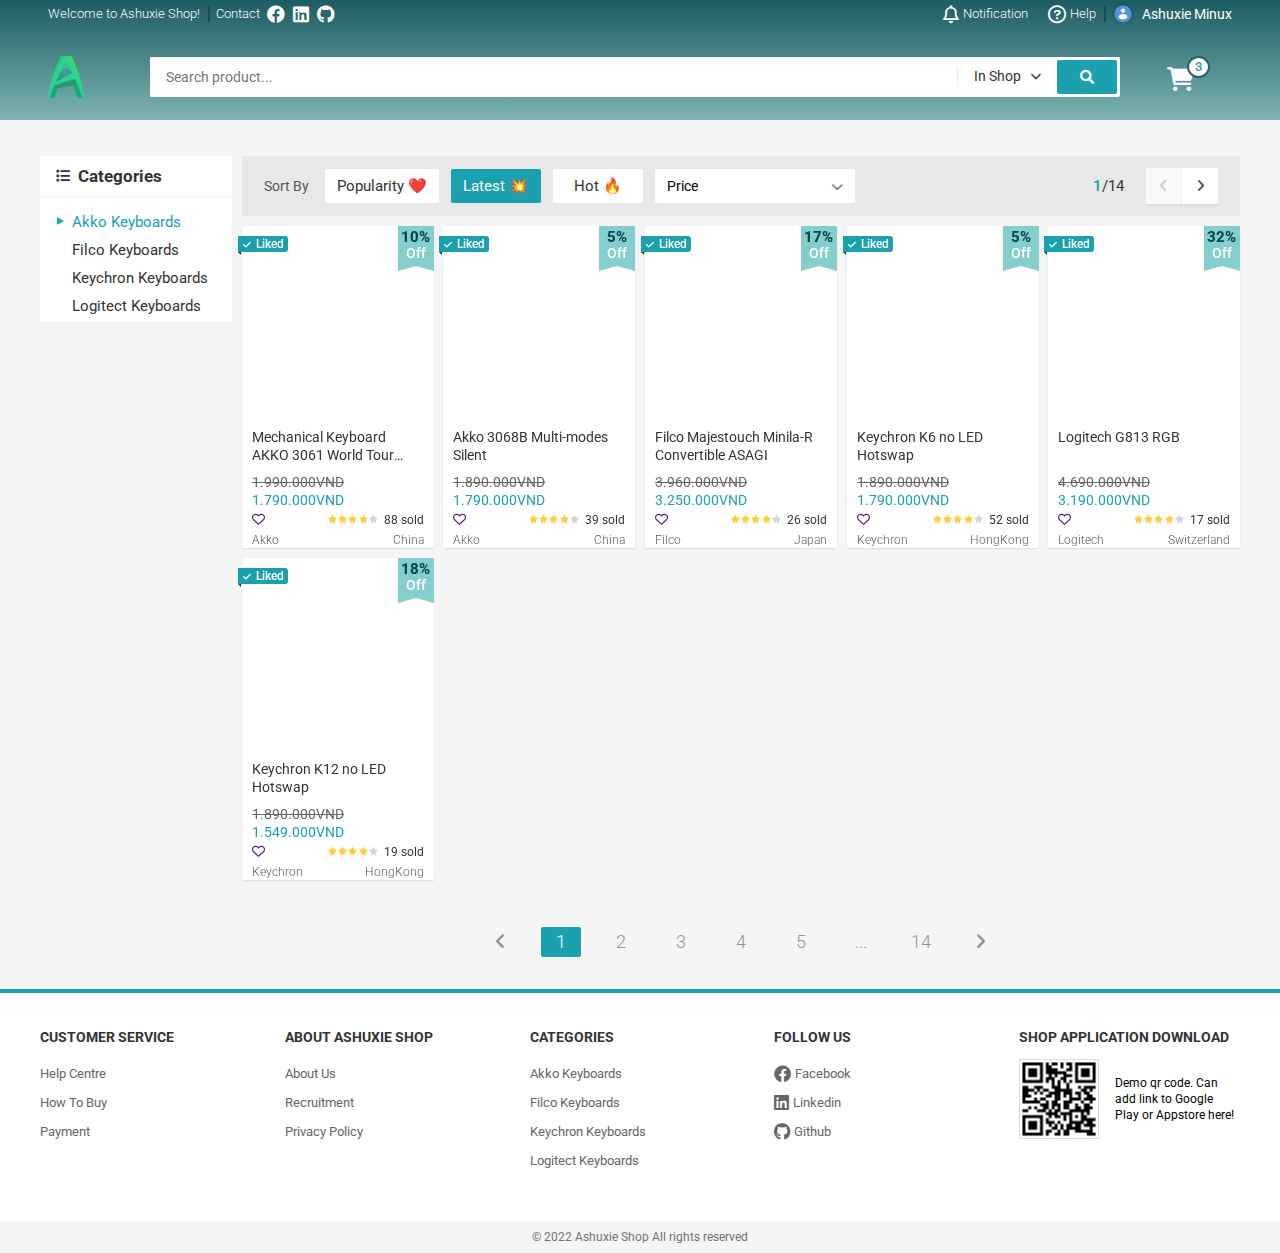
==== commit 499c7a0b: "26/4/22 commit" ====
--- a/AshuxieShop/index.html
+++ b/AshuxieShop/index.html
@@ -15,6 +15,8 @@
     <link href="https://fonts.googleapis.com/css2?family=Roboto:wght@100;300;400;500;700;900&display=swap" rel="stylesheet">
 		<link rel="stylesheet" href="./assets/css/base.css" />
 		<link rel="stylesheet" href="./assets/css/main.css" />
+		<link rel="stylesheet" href="./assets/css/grid.css" />
+		<link rel="stylesheet" href="./assets/css/responsive.css" />
 		<link
 			rel="stylesheet"
 			href="./assets/fonts/fontawesome-free-6.1.1-web/css/all.min.css"
@@ -23,8 +25,8 @@
 	<body>
 		<div class="app">
 			<header class="header">
-				<section class="grid">
-					<nav class="header__navbar">
+				<section class="grid wide">
+					<nav class="header__navbar hide-on-mobile-tablet">
 						<ul class="header__navbar-list">
 							<li
 								class="header__navbar-item header__navbar-item-has-qr header__navbar-item--separator"
@@ -177,12 +179,17 @@
 
                     <!-- Header search-->
                     <div class="header-with-search">
-                        <div class="header__logo">
+                        <label for="mobile-search-checkbox" class="header__mobile-search">
+                            <i class="header__mobile-search-icon fas fa-search"></i>
+                        </label>
+
+                        <div class="header__logo hide-on-tablet">
                             <a href="#" class="header__logo-link">
                                 <img src="./assets/img/logo-50.svg" alt="">
                             </a>
                         </div>
 
+                        <input type="checkbox" hidden id="mobile-search-checkbox" class="header__search-checkbox">
                         <!-- Search bar -->
                         <div class="header__search">
                             <div class="header__search-input-wrap">
@@ -251,7 +258,7 @@
                                                 </div>
                                                 <div class="header__cart-item-body">
                                                     <span class="header__cart-item-description">Type: Mechanical Keyboard</span>
-                                                    <span class="header__cart-item-remove">Delete</span>
+                                                    <span class="header__cart-item-remove"><i class="fa fa-trash"></i></span>
 
                                                 </div>
                                             </div>
@@ -271,7 +278,7 @@
                                                 </div>
                                                 <div class="header__cart-item-body">
                                                     <span class="header__cart-item-description">Type: Mechanical Keyboard</span>
-                                                    <span class="header__cart-item-remove">Delete</span>
+                                                    <span class="header__cart-item-remove"><i class="fa fa-trash"></i></span>
 
                                                 </div>
                                             </div>
@@ -291,7 +298,7 @@
                                                 </div>
                                                 <div class="header__cart-item-body">
                                                     <span class="header__cart-item-description">Type: Mechanical Keyboard</span>
-                                                    <span class="header__cart-item-remove">Delete</span>
+                                                    <span class="header__cart-item-remove"><i class="fa fa-trash"></i></span>
 
                                                 </div>
                                             </div>
@@ -305,11 +312,35 @@
                     </div>
                     <!-- End of Header search-->
 				</section>
+                <ul class="header__sort-bar">
+                    <li class="header__sort-item">
+                        <a href="" class="header__sort-link">Relevant</a>
+                    </li>
+                    <li class="header__sort-item">
+                        <a href="" class="header__sort-link header__sort-item--active">Latest</a>
+                    </li>
+                    <li class="header__sort-item">
+                        <a href="" class="header__sort-link header__sort-best-selling">Best Selling</a>
+                    </li>
+                    <li class="header__sort-item">
+                        <div class="header__sort-link select-input">Price
+                            <div class="header__sort-icon fas fa-angle-down"></div>
+                            <ul class="select-input__list">
+                                        <li class="select-input__item">
+                                            <a href="" class="select-input__link">Price: Lowest to Highest</a>
+                                        </li>
+                                        <li class="select-input__item">
+                                            <a href="" class="select-input__link">Price: Highest to Lowest</a>
+                                        </li>
+                            </ul>
+                        </div>
+                    </li>
+                </ul>
 			</header>
 			<div class="app__container">
-                <div class="grid">
-                    <div class="grid__row app__content">
-                        <div class="grid__column-2">
+                <div class="grid wide">
+                    <div class="row sm-gutter app__content">
+                        <div class="col l-2 m-0 s-0">
                             <nav class="category">
                                 <h3 class="category__heading">
                                     <i class="category__heading-icon fas fa-list"></i>
@@ -332,8 +363,8 @@
                             </nav>
                         </div>
 
-                        <div class="grid__column-10">
-                            <div class="home-filter">
+                        <div class="col l-10 m-12 s-12">
+                            <div class="home-filter hide-on-mobile-tablet">
                                 <span class="home-filter__label">Sort By</span>
                                 <button class="home-filter__btn btn">Popularity ❤️</button>
                                 <button class="home-filter__btn btn btn--primary">Latest 💥</button>
@@ -369,9 +400,43 @@
 
                             </div>
 
+                            <nav class="mobile-category">
+                                <ul class="mobile-category__list">
+                                    <li class="mobile-category__item">
+                                        <a href="" class="mobile-category__link">Akko Keyboards</a>
+                                    </li>
+                                    <li class="mobile-category__item">
+                                        <a href="" class="mobile-category__link">Filco Keyboards</a>
+                                    </li>
+                                    <li class="mobile-category__item">
+                                        <a href="" class="mobile-category__link">Keychron Keyboards</a>
+                                    </li>
+                                    <li class="mobile-category__item">
+                                        <a href="" class="mobile-category__link">Logitect Keyboards</a>
+                                    </li>
+                                    <li class="mobile-category__item">
+                                        <a href="" class="mobile-category__link">Razer Keyboards</a>
+                                    </li>
+                                    <li class="mobile-category__item">
+                                        <a href="" class="mobile-category__link">Fuhlen Keyboards</a>
+                                    </li>
+                                    <li class="mobile-category__item">
+                                        <a href="" class="mobile-category__link">DareU Keyboards</a>
+                                    </li>
+                                    <li class="mobile-category__item">
+                                        <a href="" class="mobile-category__link">Edra Keyboards</a>
+                                    </li>
+                                    <li class="mobile-category__item">
+                                        <a href="" class="mobile-category__link">Ducky Keyboards</a>
+                                    </li>
+                                    <li class="mobile-category__item">
+                                        <a href="" class="mobile-category__link">RK Keyboards</a>
+                                    </li>
+                                </ul>
+                            </nav>
                             <div class="home-product">
-                                <div class="grid__row">
-                                    <div class="grid__column-2-4">
+                                <div class="row sm-gutter">
+                                    <div class="col l-2-4 m-4 s-6">
                                         <!-- Product item -->
                                         <a href="" class="home-product-item">
                                             <div class="home-product-item__img" style="background-image:url(https://product.hstatic.net/1000026716/product/ban-phim-co-akko-3061-world-tour-tokyo-r2-hotswap-ava01__1__e406445911a545eeba46bde939808df5.jpg)">
@@ -411,7 +476,7 @@
                                         </a>
                                     </div>
 
-                                    <div class="grid__column-2-4">
+                                    <div class="col l-2-4 m-4 s-6">
                                         <!-- Product item -->
                                         <a href="" class="home-product-item">
                                             <div class="home-product-item__img" style="background-image:url(https://sp-ao.shortpixel.ai/client/to_auto,q_lossy,ret_img,w_768/https://akko.vn/wp-content/uploads/2021/12/ban-phim-co-akko-3068b-multi-modes-silent-001-768x768.jpg)">
@@ -451,7 +516,7 @@
                                         </a>
                                     </div>
 
-                                    <div class="grid__column-2-4">
+                                    <div class="col l-2-4 m-4 s-6">
                                         <!-- Product item -->
                                         <a href="" class="home-product-item">
                                             <div class="home-product-item__img" style="background-image:url(https://d1vm37nfym7tjl.cloudfront.net/web/image/product.product/18370/image_1024/%5BFFBTR63MC-EAG%5D%20B%C3%A0n%20ph%C3%ADm%20c%C6%A1%20Filco%20Majestouch%20Minila-R%20Convertible%20ASAGI%20%28Cherry%20MX%20Blue%20switch%29?unique=a2573cc)">
@@ -493,7 +558,7 @@
 
                                     </div>
 
-                                    <div class="grid__column-2-4">
+                                    <div class="col l-2-4 m-4 s-6">
                                         <!-- Product item -->
                                         <a href="" class="home-product-item">
                                             <div class="home-product-item__img" style="background-image:url(https://d1vm37nfym7tjl.cloudfront.net/web/image/product.product/23106/image_1024/B%C3%A0n%20ph%C3%ADm%20c%C6%A1%20Keychron%20K6%20Kh%C3%B4ng%20LED%20Hotswap%20-%20Case%20Nh%C3%B4m%20%28Keychron%20Switch%29%20%28Keychron%20Blue%29?unique=cbd8f46)">
@@ -533,7 +598,7 @@
                                         </a>
                                     </div>
 
-                                    <div class="grid__column-2-4">
+                                    <div class="col l-2-4 m-4 s-6">
                                         <!-- Product item -->
                                         <a href="" class="home-product-item">
                                             <div class="home-product-item__img" style="background-image:url(https://product.hstatic.net/1000026716/product/g815-gallery-2.png.imgw.1384.1038_d9bbb7fbf4f84fc7bdfdfcc6325d369c.jpeg)">
@@ -573,7 +638,7 @@
                                         </a>
                                     </div>
 
-                                    <div class="grid__column-2-4">
+                                    <div class="col l-2-4 m-4 s-6">
                                         <!-- Product item -->
                                         <a href="" class="home-product-item">
                                             <div class="home-product-item__img" style="background-image:url(https://d1vm37nfym7tjl.cloudfront.net/web/image/product.product/23081/image_1024/B%C3%A0n%20ph%C3%ADm%20c%C6%A1%20Keychron%20K12%20Kh%C3%B4ng%20LED%20Hotswap%20-%20Case%20Nh%C3%B4m%20%28Keychron%20Switch%29%20%28Keychron%20Blue%29?unique=887fe42g)">
@@ -656,9 +721,9 @@
                 </div>
             </div>
 			<footer class="footer">
-                <div class="grid">
-                    <div class="grid__row">
-                        <div class="grid__column-2-4">
+                <div class="grid wide">
+                    <div class="row">
+                        <div class="col l-2-4 m-4 s-6">
                             <h3 class="footer__heading">Customer Service</h3>
                             <ul class="footer-list">
                                 <li class="footer-item">
@@ -672,7 +737,7 @@
                                 </li>
                             </ul>
                         </div>
-                        <div class="grid__column-2-4">
+                        <div class="col l-2-4 m-4 s-6">
                             <h3 class="footer__heading">About Ashuxie Shop</h3>
                             <ul class="footer-list">
                                 <li class="footer-item">
@@ -686,7 +751,7 @@
                                 </li>
                             </ul>
                         </div>
-                        <div class="grid__column-2-4">
+                        <div class="col l-2-4 m-4 s-6">
 
                             <h3 class="footer__heading">Categories</h3>
                             <ul class="footer-list">
@@ -704,7 +769,7 @@
                                 </li>
                             </ul>
                         </div>
-                        <div class="grid__column-2-4">
+                        <div class="col l-2-4 m-4 s-6">
 
                             <h3 class="footer__heading">Follow Us</h3>
                             <ul class="footer-list">
@@ -728,7 +793,7 @@
                                 </li>
                             </ul>
                         </div>
-                        <div class="grid__column-2-4">
+                        <div class="col l-2-4 m-8 s-12">
 
                             <h3 class="footer__heading">Shop Application Download</h3>
                             <div class="footer__download">
@@ -741,8 +806,11 @@
                     </div>
                 </div>
                 <div class="footer__bottom">
-                    <div class="grid">
-                        <p class="footer__text">&copy; 2022 Ashuxie Shop All rights reserved</p>
+                    <div class="grid wide">
+                        <div class="col l-12 m-12 s-12">
+
+                            <p class="footer__text">&copy; 2022 Ashuxie Shop All rights reserved</p>
+                        </div>
                     </div>
                 </div>
             </footer>
--- a/AshuxieShop/assets/css/base.css
+++ b/AshuxieShop/assets/css/base.css
@@ -11,6 +11,7 @@
 	--header-with-search-height: calc(
 		var(--header-height) - var(--navbar-height)
 	);
+	--header-sort-bar-height: 46px;
 }
 
 * {
@@ -26,16 +27,6 @@
 }
 
 /*** Responsive ***/
-.grid {
-	width: 1200px;
-	max-width: 100%;
-	margin: 0 auto;
-}
-
-.grid__full-width {
-	width: 100%;
-}
-
 .grid__row {
 	display: flex;
 	flex-wrap: wrap;
--- a/AshuxieShop/assets/css/main.css
+++ b/AshuxieShop/assets/css/main.css
@@ -1,3 +1,7 @@
+.app {
+	overflow: hidden;
+}
+
 /* ----------------------- NAVBAR ----------------------- */
 .header {
 	height: var(--header-height);
@@ -473,6 +477,16 @@
 	align-items: center;
 }
 
+.header__mobile-search {
+	display: none;
+	padding: 0 12px;
+}
+
+.header__mobile-search-icon {
+	font-size: 2.6rem;
+	color: var(--white-color);
+}
+
 .header__logo {
 	width: 110px;
 }
@@ -480,10 +494,16 @@
 .header__logo-link {
 	color: transparent;
 	text-decoration: none;
+	display: block;
+	line-height: 0;
 }
 
 .header__logo-img {
 	width: 150px;
+}
+
+.header__search-checkbox:checked ~ .header__search {
+	display: flex;
 }
 
 .header__search {
@@ -505,10 +525,7 @@
 	display: inline-block;
 	padding: 0 8px;
 	cursor: pointer;
-}
-
-.header__cart-wrap:hover .header__cart-list {
-	display: block;
+	-webkit-tap-highlight-color: transparent;
 }
 
 .header__cart-list {
@@ -525,6 +542,10 @@
 	animation: fadeIn ease-in 0.2s;
 }
 
+.header__cart-wrap:hover .header__cart-list {
+	display: block;
+}
+
 .header__cart-heading {
 	text-align: left;
 	margin: 12px 0 8px 12px;
@@ -536,8 +557,7 @@
 .header__cart-list-item {
 	padding-left: 0;
 	list-style: none;
-	min-height: 204px;
-	max-height: 40vh;
+	max-height: 56vh;
 	overflow-y: auto;
 }
 
@@ -761,6 +781,7 @@
 }
 
 .header__search-option {
+	z-index: 1;
 	position: absolute;
 	right: 0;
 	top: calc(100% + 4px);
@@ -869,6 +890,59 @@
 	display: block;
 }
 
+/*** Header Sort Bar ***/
+.header__sort-bar {
+	position: fixed;
+	top: var(--header-height);
+	left: 0;
+	right: 0;
+	height: var(--header-sort-bar-height);
+	background-color: var(--white-color);
+	list-style: none;
+	margin: 0;
+	padding-left: 0;
+	border-top: 1px solid #e5e5e5;
+	border-bottom: 1px solid #e5e5e5;
+	display: none;
+}
+
+.header__sort-item {
+	flex: 1;
+}
+
+.header__sort-link {
+	text-decoration: none;
+	color: var(--text-color);
+	font-size: 1.4rem;
+	display: block;
+	height: 100%;
+	line-height: var(--header-sort-bar-height);
+	text-align: center;
+	position: relative;
+}
+
+.header__sort-icon {
+	margin: 10px 0 0 5px;
+}
+
+.header__sort-link:before {
+	content: "";
+	position: absolute;
+	top: 50%;
+	transform: translateY(-50%);
+	left: 0;
+	height: 60%;
+	border-left: 1px solid #e5e5e5;
+}
+
+.header__sort-link.header__sort-item--active {
+	color: var(--primary-color);
+}
+
+.header__sort-item:first-child .header__sort-link:before {
+	display: none;
+}
+
 /*** App Container ***/
 .app__container {
 	background-color: #f5f5f5;
@@ -937,6 +1011,61 @@
 	right: -4px;
 	color: var(--primary-color);
 	font-weight: 400;
+}
+
+/*** Mobile Category ***/
+.mobile-category {
+	display: none;
+}
+
+.mobile-category__list {
+	display: flex;
+	list-style: none;
+	padding-left: 0;
+	max-width: 100%;
+	overflow-x: auto;
+}
+
+.mobile-category__list::-webkit-scrollbar {
+	display: none;
+}
+
+.mobile-category__item {
+	flex-shrink: 0;
+	margin-right: 10px;
+}
+
+.mobile-category__item:nth-of-type(3n) .mobile-category__link {
+	background-color: #88cf81;
+}
+.mobile-category__item:nth-of-type(3n + 1) .mobile-category__link {
+	background-color: #87afd8;
+}
+.mobile-category__item:nth-of-type(3n + 2) .mobile-category__link {
+	background-color: #76c9bd;
+}
+
+.mobile-category__link {
+	--line-height: 2rem;
+	text-decoration: none;
+	color: var(--white-color);
+	font-size: 1.4rem;
+	line-height: var(--line-height);
+	height: calc(var(--line-height) * 2);
+	overflow: hidden;
+	text-align: center;
+	width: 110px;
+	height: 40px;
+	display: block;
+	display: -webkit-box;
+	-webkit-box-orient: vertical;
+	-webkit-line-clamp: 2;
+	border-radius: 4px;
+	font-weight: 300;
+	user-select: none;
+	-webkit-user-select: none;
+	-webkit-tap-highlight-color: transparent;
+	padding: 0 6px;
 }
 
 /*** Home Sort & Filter ***/
@@ -1202,6 +1331,7 @@
 /*** Pagination ***/
 .home-product__pagination {
 	margin: 48px 0 32px 0;
+	padding-left: 0;
 }
 
 /*** Footer ***/
--- a/AshuxieShop/assets/css/grid.css
+++ b/AshuxieShop/assets/css/grid.css
@@ -0,0 +1,591 @@
+.grid {
+	width: 100%;
+	display: block;
+	padding: 0;
+}
+
+.grid.wide {
+	max-width: 1200px;
+	margin: 0 auto;
+}
+
+.row {
+	display: flex;
+	flex-wrap: wrap;
+	margin-left: -4px;
+	margin-right: -4px;
+}
+
+.row.no-gutters {
+	margin-left: 0;
+	margin-right: 0;
+}
+
+.col {
+	padding-left: 4px;
+	padding-right: 4px;
+}
+
+.row.no-gutters .col {
+	padding-left: 0;
+	padding-right: 0;
+}
+
+.s-0 {
+	display: none;
+}
+
+.s-1 {
+	flex: 0 0 8.33333%;
+	max-width: 8.33333%;
+}
+
+.s-2 {
+	flex: 0 0 16.66667%;
+	max-width: 16.66667%;
+}
+
+.s-3 {
+	flex: 0 0 25%;
+	max-width: 25%;
+}
+
+.s-4 {
+	flex: 0 0 33.33333%;
+	max-width: 33.33333%;
+}
+
+.s-5 {
+	flex: 0 0 41.66667%;
+	max-width: 41.66667%;
+}
+
+.s-6 {
+	flex: 0 0 50%;
+	max-width: 50%;
+}
+
+.s-7 {
+	flex: 0 0 58.33333%;
+	max-width: 58.33333%;
+}
+
+.s-8 {
+	flex: 0 0 66.66667%;
+	max-width: 66.66667%;
+}
+
+.s-9 {
+	flex: 0 0 75%;
+	max-width: 75%;
+}
+
+.s-10 {
+	flex: 0 0 83.33333%;
+	max-width: 83.33333%;
+}
+
+.s-11 {
+	flex: 0 0 91.66667%;
+	max-width: 91.66667%;
+}
+
+.s-12 {
+	flex: 0 0 100%;
+	max-width: 100%;
+}
+
+.s-o-1 {
+	margin-left: 8.33333%;
+}
+
+.s-o-2 {
+	margin-left: 16.66667%;
+}
+
+.s-o-3 {
+	margin-left: 25%;
+}
+
+.s-o-4 {
+	margin-left: 33.33333%;
+}
+
+.cso-5 {
+	margin-left: 41.66667%;
+}
+
+.s-o-6 {
+	margin-left: 50%;
+}
+
+.s-o-7 {
+	margin-left: 58.33333%;
+}
+
+.s-o-8 {
+	margin-left: 66.66667%;
+}
+
+.s-o-9 {
+	margin-left: 75%;
+}
+
+.s-o-10 {
+	margin-left: 83.33333%;
+}
+
+.s-o-11 {
+	margin-left: 91.66667%;
+}
+
+/* >= Tablet */
+@media (min-width: 740px) {
+	.row {
+		margin-left: -8px;
+		margin-right: -8px;
+	}
+
+	.col {
+		padding-left: 8px;
+		padding-right: 8px;
+	}
+
+	.m-0 {
+		display: none;
+	}
+
+	.m-1,
+	.m-2,
+	.m-3,
+	.m-4,
+	.m-5,
+	.m-6,
+	.m-7,
+	.m-8,
+	.m-9,
+	.m-10,
+	.m-11,
+	.m-12 {
+		display: block;
+	}
+
+	.m-1 {
+		flex: 0 0 8.33333%;
+		max-width: 8.33333%;
+	}
+
+	.m-2 {
+		flex: 0 0 16.66667%;
+		max-width: 16.66667%;
+	}
+
+	.m-3 {
+		flex: 0 0 25%;
+		max-width: 25%;
+	}
+
+	.m-4 {
+		flex: 0 0 33.33333%;
+		max-width: 33.33333%;
+	}
+
+	.m-5 {
+		flex: 0 0 41.66667%;
+		max-width: 41.66667%;
+	}
+
+	.m-6 {
+		flex: 0 0 50%;
+		max-width: 50%;
+	}
+
+	.m-7 {
+		flex: 0 0 58.33333%;
+		max-width: 58.33333%;
+	}
+
+	.m-8 {
+		flex: 0 0 66.66667%;
+		max-width: 66.66667%;
+	}
+
+	.m-9 {
+		flex: 0 0 75%;
+		max-width: 75%;
+	}
+
+	.m-10 {
+		flex: 0 0 83.33333%;
+		max-width: 83.33333%;
+	}
+
+	.m-11 {
+		flex: 0 0 91.66667%;
+		max-width: 91.66667%;
+	}
+
+	.m-12 {
+		flex: 0 0 100%;
+		max-width: 100%;
+	}
+
+	.m-o-1 {
+		margin-left: 8.33333%;
+	}
+
+	.m-o-2 {
+		margin-left: 16.66667%;
+	}
+
+	.m-o-3 {
+		margin-left: 25%;
+	}
+
+	.m-o-4 {
+		margin-left: 33.33333%;
+	}
+
+	.m-o-5 {
+		margin-left: 41.66667%;
+	}
+
+	.m-o-6 {
+		margin-left: 50%;
+	}
+
+	.m-o-7 {
+		margin-left: 58.33333%;
+	}
+
+	.m-o-8 {
+		margin-left: 66.66667%;
+	}
+
+	.m-o-9 {
+		margin-left: 75%;
+	}
+
+	.m-o-10 {
+		margin-left: 83.33333%;
+	}
+
+	.m-o-11 {
+		margin-left: 91.66667%;
+	}
+}
+
+/* PC medium resolution > */
+@media (min-width: 1113px) {
+	.row {
+		margin-left: -12px;
+		margin-right: -12px;
+	}
+
+	.row.sm-gutter {
+		margin-left: -5px;
+		margin-right: -5px;
+	}
+
+	.col {
+		padding-left: 12px;
+		padding-right: 12px;
+	}
+
+	.row.sm-gutter .col {
+		padding-left: 5px;
+		padding-right: 5px;
+	}
+
+	.l-0 {
+		display: none;
+	}
+
+	.l-1,
+	.l-2,
+	.l-2-4,
+	.l-3,
+	.l-4,
+	.l-5,
+	.l-6,
+	.l-7,
+	.l-8,
+	.l-9,
+	.l-10,
+	.l-11,
+	.l-12 {
+		display: block;
+	}
+
+	.l-1 {
+		flex: 0 0 8.33333%;
+		max-width: 8.33333%;
+	}
+
+	.l-2 {
+		flex: 0 0 16.66667%;
+		max-width: 16.66667%;
+	}
+
+	.l-2-4 {
+		flex: 0 0 20%;
+		max-width: 20%;
+	}
+
+	.l-3 {
+		flex: 0 0 25%;
+		max-width: 25%;
+	}
+
+	.l-4 {
+		flex: 0 0 33.33333%;
+		max-width: 33.33333%;
+	}
+
+	.l-5 {
+		flex: 0 0 41.66667%;
+		max-width: 41.66667%;
+	}
+
+	.l-6 {
+		flex: 0 0 50%;
+		max-width: 50%;
+	}
+
+	.l-7 {
+		flex: 0 0 58.33333%;
+		max-width: 58.33333%;
+	}
+
+	.l-8 {
+		flex: 0 0 66.66667%;
+		max-width: 66.66667%;
+	}
+
+	.l-9 {
+		flex: 0 0 75%;
+		max-width: 75%;
+	}
+
+	.l-10 {
+		flex: 0 0 83.33333%;
+		max-width: 83.33333%;
+	}
+
+	.l-11 {
+		flex: 0 0 91.66667%;
+		max-width: 91.66667%;
+	}
+
+	.l-12 {
+		flex: 0 0 100%;
+		max-width: 100%;
+	}
+
+	.l-o-1 {
+		margin-left: 8.33333%;
+	}
+
+	.l-o-2 {
+		margin-left: 16.66667%;
+	}
+
+	.l-o-3 {
+		margin-left: 25%;
+	}
+
+	.l-o-4 {
+		margin-left: 33.33333%;
+	}
+
+	.l-o-5 {
+		margin-left: 41.66667%;
+	}
+
+	.l-o-6 {
+		margin-left: 50%;
+	}
+
+	.l-o-7 {
+		margin-left: 58.33333%;
+	}
+
+	.l-o-8 {
+		margin-left: 66.66667%;
+	}
+
+	.l-o-9 {
+		margin-left: 75%;
+	}
+
+	.l-o-10 {
+		margin-left: 83.33333%;
+	}
+
+	.l-o-11 {
+		margin-left: 91.66667%;
+	}
+}
+
+/* Tablet - PC low resolution */
+@media (min-width: 740px) and (max-width: 1023px) {
+	.wide {
+		width: 644px;
+	}
+}
+
+/* > PC low resolution */
+@media (min-width: 1024px) and (max-width: 1239px) {
+	.wide {
+		width: 984px;
+	}
+
+	.wide .row {
+		margin-left: -12px;
+		margin-right: -12px;
+	}
+
+	.wide .row.sm-gutter {
+		margin-left: -5px;
+		margin-right: -5px;
+	}
+
+	.wide .col {
+		padding-left: 12px;
+		padding-right: 12px;
+	}
+
+	.wide .row.sm-gutter .col {
+		padding-left: 5px;
+		padding-right: 5px;
+	}
+
+	.wide .l-0 {
+		display: none;
+	}
+
+	.wide .l-1,
+	.wide .l-2,
+	.wide .l-2-4,
+	.wide .l-3,
+	.wide .l-4,
+	.wide .l-5,
+	.wide .l-6,
+	.wide .l-7,
+	.wide .l-8,
+	.wide .l-9,
+	.wide .l-10,
+	.wide .l-11,
+	.wide .l-12 {
+		display: block;
+	}
+
+	.wide .l-1 {
+		flex: 0 0 8.33333%;
+		max-width: 8.33333%;
+	}
+
+	.wide .l-2 {
+		flex: 0 0 16.66667%;
+		max-width: 16.66667%;
+	}
+
+	.wide .l-2-4 {
+		flex: 0 0 20%;
+		max-width: 20%;
+	}
+
+	.wide .l-3 {
+		flex: 0 0 25%;
+		max-width: 25%;
+	}
+
+	.wide .l-4 {
+		flex: 0 0 33.33333%;
+		max-width: 33.33333%;
+	}
+
+	.wide .l-5 {
+		flex: 0 0 41.66667%;
+		max-width: 41.66667%;
+	}
+
+	.wide .l-6 {
+		flex: 0 0 50%;
+		max-width: 50%;
+	}
+
+	.wide .l-7 {
+		flex: 0 0 58.33333%;
+		max-width: 58.33333%;
+	}
+
+	.wide .l-8 {
+		flex: 0 0 66.66667%;
+		max-width: 66.66667%;
+	}
+
+	.wide .l-9 {
+		flex: 0 0 75%;
+		max-width: 75%;
+	}
+
+	.wide .l-10 {
+		flex: 0 0 83.33333%;
+		max-width: 83.33333%;
+	}
+
+	.wide .l-11 {
+		flex: 0 0 91.66667%;
+		max-width: 91.66667%;
+	}
+
+	.wide .l-12 {
+		flex: 0 0 100%;
+		max-width: 100%;
+	}
+
+	.wide .l-o-1 {
+		margin-left: 8.33333%;
+	}
+
+	.wide .l-o-2 {
+		margin-left: 16.66667%;
+	}
+
+	.wide .l-o-3 {
+		margin-left: 25%;
+	}
+
+	.wide .l-o-4 {
+		margin-left: 33.33333%;
+	}
+
+	.wide .l-o-5 {
+		margin-left: 41.66667%;
+	}
+
+	.wide .l-o-6 {
+		margin-left: 50%;
+	}
+
+	.wide .l-o-7 {
+		margin-left: 58.33333%;
+	}
+
+	.wide .l-o-8 {
+		margin-left: 66.66667%;
+	}
+
+	.wide .l-o-9 {
+		margin-left: 75%;
+	}
+
+	.wide .l-o-10 {
+		margin-left: 83.33333%;
+	}
+
+	.wide .l-o-11 {
+		margin-left: 91.66667%;
+	}
+}
--- a/AshuxieShop/assets/css/responsive.css
+++ b/AshuxieShop/assets/css/responsive.css
@@ -0,0 +1,169 @@
+/* MOBILE & TABLET */
+@media (max-width: 1023px) {
+	:root {
+		--header-height: 68px;
+		--navbar-height: 0px;
+	}
+
+	.hide-on-mobile-tablet {
+		display: none;
+	}
+
+	.header {
+		position: fixed;
+		top: 0;
+		right: 0;
+		left: 0;
+		z-index: 999;
+	}
+
+	.app__container {
+		margin-top: calc(var(--header-height) + var(--header-sort-bar-height));
+	}
+
+	.header__cart-list {
+		position: fixed;
+		top: var(--header-height);
+		right: 0;
+		width: 100%;
+		padding: 0 calc((100% - 644px) / 2);
+	}
+
+	.header__cart-list::after {
+		display: none;
+	}
+
+	.header__sort-bar {
+		display: flex;
+	}
+
+	.app__content {
+		padding-top: 8px;
+	}
+
+	.mobile-category {
+		display: block;
+	}
+}
+
+/* TABLET */
+@media (min-width: 740px) and (max-width: 1023px) {
+	.hide-on-tablet {
+		display: none;
+	}
+
+	.header__cart {
+		width: 80px;
+		text-align: right;
+	}
+}
+
+/* MOBILE */
+@media (max-width: 739px) {
+	:root {
+		--header-height: 54px;
+		--navbar-height: 0px;
+	}
+	.hide-on-mobile {
+		display: none;
+	}
+
+	.header-with-search {
+		justify-content: space-between;
+	}
+
+	.header__logo,
+	.header__cart {
+		width: unset;
+	}
+
+	.header__logo-link {
+		display: block;
+		line-height: 0;
+	}
+
+	.header__mobile-search {
+		display: block;
+	}
+
+	.header__search {
+		position: fixed;
+		top: var(--header-height);
+		left: 0;
+		right: 0;
+		height: 46px;
+		box-shadow: 0 1px 2px rgba(0, 0, 0, 0.05);
+		z-index: 1;
+		padding: 0 16px;
+		animation: mobileSearchFloatDown linear 0.3s;
+		display: none;
+	}
+
+	.header__search-history {
+		position: fixed;
+		width: 100%;
+		top: calc(var(--header-height) + var(--header-sort-bar-height));
+		left: 0;
+		box-shadow: 0 1px 2px rgba(0, 0, 0, 0.08);
+	}
+
+	.header__search-history-heading {
+		margin-left: 32px;
+	}
+
+	.header__search-history-item {
+		padding-left: 32px;
+	}
+
+	.pagination-item {
+		margin: 0;
+	}
+
+	.pagination-item__link {
+		--height: 28px;
+		font-size: 1.6rem;
+		min-width: 36px;
+	}
+
+	.app__content {
+		margin: 0;
+	}
+
+	.header__sort-link.select-input {
+		min-width: 166px;
+		padding: 0 0;
+	}
+
+	.select-input__link {
+		font-size: 1.2rem;
+		padding: 0;
+	}
+
+	/* .header__sort-best-selling {
+		overflow: hidden;
+	} */
+
+	@keyframes mobileSearchFloatDown {
+		from {
+			opacity: 0;
+			top: calc(var(--header-height) - 10px);
+		}
+		to {
+			opacity: 1;
+			top: var(--header-height);
+		}
+	}
+
+	.header__logo img {
+		width: 48px;
+	}
+
+	.footer__heading {
+		text-align: center;
+	}
+
+	.footer-item__link,
+	.footer__download {
+		justify-content: center;
+	}
+}
